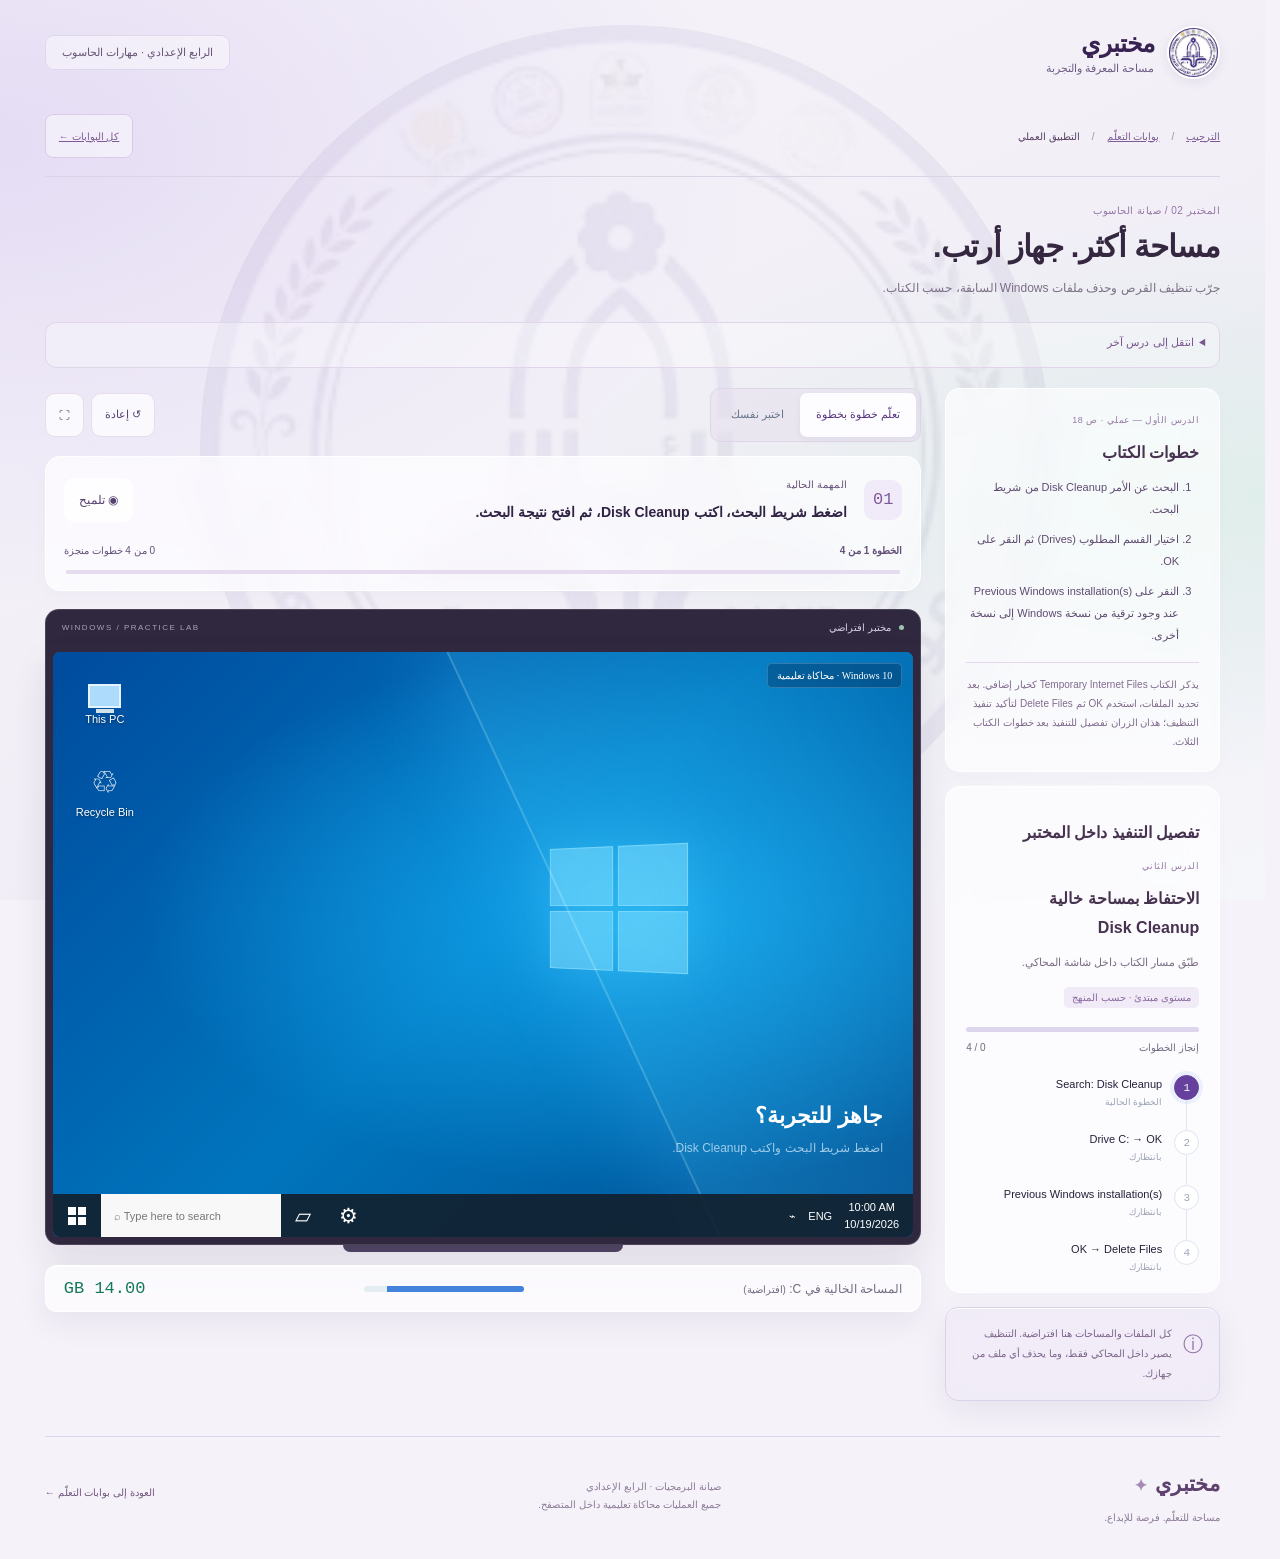
==== cleanup.html @ db078fec "First upload" ====
<!doctype html><html lang="ar" dir="rtl"><head><meta charset="utf-8"><meta name="viewport" content="width=device-width,initial-scale=1"><meta name="theme-color" content="#101a2d"><title>مختبري — تنظيف القرص Disk Cleanup</title><style>
:root{--ink:#14233b;--muted:#718097;--blue:#2563eb;--line:#e1e7f0;--green:#148066}*{box-sizing:border-box}body{margin:0;background:#f3f6fb;color:var(--ink);font-family:Tahoma,Arial,sans-serif}button,input{font:inherit}button{cursor:pointer}button:focus-visible,input:focus-visible,summary:focus-visible{outline:3px solid #f3ad30;outline-offset:3px}button:disabled{cursor:default;opacity:.5}.wrap{max-width:1380px;margin:auto;padding:0 30px}header{height:88px;display:flex;align-items:center;justify-content:space-between;border-bottom:1px solid var(--line)}.brand{display:flex;align-items:center;gap:12px}.brandmark{width:43px;height:43px;background:#1b3e78;display:grid;grid-template-columns:repeat(2,9px);grid-template-rows:repeat(2,9px);place-content:center;gap:3px;transform:rotate(-5deg);border-radius:13px;box-shadow:0 5px 12px #1b3e7820}.brandmark i{background:#c5dcff}.brand strong{font-size:20px}.brand small{display:block;color:var(--muted);font-size:10px;margin-top:5px;letter-spacing:1px}.course-label{font-size:11px;color:#52708e;background:#e8edf7;border:1px solid #d9e1ef;border-radius:20px;padding:9px 14px}.intro{padding:28px 0 23px;display:flex;align-items:center;justify-content:space-between;gap:18px}.kicker{font-size:11px;color:var(--blue);margin:0 0 9px}h1{font-size:clamp(23px,4vw,34px);letter-spacing:-1px;margin:0 0 10px}.intro p{font-size:12px;color:var(--muted);margin:0;line-height:1.8}.lesson-number{font:70px monospace;color:#dce4f2;font-weight:bold}.layout{display:grid;grid-template-columns:1fr 287px;direction:ltr;gap:24px;align-items:start}.lab{direction:rtl;min-width:0}.lab-toolbar{display:flex;justify-content:space-between;align-items:center;margin-bottom:14px;gap:8px}.segmented{display:flex;background:#e6ebf3;border-radius:10px;padding:4px}.segmented button{border:0;background:transparent;color:#66758a;padding:9px 16px;border-radius:7px;font-size:12px}.segmented .selected{color:#1c4f9e;background:white;box-shadow:0 2px 6px #132f4d10}.tools{display:flex;gap:7px}.tools button{border:1px solid var(--line);background:white;color:#536984;padding:10px 13px;border-radius:9px;font-size:12px}.computer{background:#182235;border-radius:17px;padding:9px;box-shadow:0 20px 40px #1c365524,0 3px 5px #1c365518}.screen{position:relative;height:535px;overflow:hidden;background:#087ac7;direction:ltr;font-family:'Segoe UI',Arial,sans-serif;border-radius:9px;color:#1a1a1a}.screen button{font-family:inherit;font-size:13px}.wallpaper{position:absolute;inset:0;background:radial-gradient(ellipse at 68% 45%,#12a4eb,transparent 60%),linear-gradient(135deg,#004b9d,#0075bd 50%,#004e91)}.wallpaper:after{content:'';position:absolute;width:65%;height:160%;left:65%;top:-30%;background:linear-gradient(90deg,#49cbff33,transparent);transform:rotate(-25deg);border-left:2px solid #a6edff55;box-shadow:-30px 0 80px #46baff33}.window-symbol{position:absolute;left:57%;top:33%;width:145px;height:125px;display:grid;grid-template-columns:1fr 1fr;gap:5px;transform:perspective(450px) rotateY(-18deg);filter:drop-shadow(0 0 25px #6ce0ff66)}.window-symbol i{background:#8be3ff88;border:1px solid #b2f0ff77}.desktop-icons{position:absolute;left:13px;top:17px;display:flex;flex-direction:column;gap:17px}.desktop-icon{border:1px solid transparent;background:transparent;color:white;width:78px;min-height:70px;border-radius:0;font-size:11px!important;display:flex;align-items:center;justify-content:center;flex-direction:column;gap:5px;text-shadow:0 1px 3px #0007}.desktop-icon:hover{background:#ffffff20;border-color:#ffffff40}.desk-glyph{font-size:31px;text-shadow:none}.thispc{width:33px;height:24px;border:2px solid #e5f3ff;background:#addbfb;position:relative}.thispc:after{content:'';position:absolute;bottom:-7px;width:18px;height:4px;background:#d3e3ec;left:6px}.desktop-note{position:absolute;right:30px;bottom:78px;color:#e0f4ffb0;text-align:right;font:12px/1.9 Tahoma,sans-serif;direction:rtl}.desktop-note strong{font-size:22px;display:block;color:#fff}.taskbar{position:absolute;bottom:0;left:0;right:0;height:43px;background:#12212eea;display:flex;align-items:stretch;z-index:8;color:white}.start-button{border:0;background:transparent;color:white;width:48px;display:grid;place-items:center}.start-button:hover,.task-app:hover{background:#ffffff22}.windows-icon{display:grid;grid-template-columns:repeat(2,8px);grid-template-rows:repeat(2,8px);gap:2px}.windows-icon i{background:currentColor}.task-search{background:#f8f8f8;color:#777;width:180px;border:0;padding:0 13px;text-align:left;font-size:11px!important}.task-app{background:transparent;border:0;color:white;width:45px;font-size:21px!important}.clock{margin-left:auto;display:flex;align-items:center;padding:0 14px;gap:12px;font:11px/1.5 'Segoe UI',sans-serif}.clock time{text-align:center}.start-menu{position:absolute;left:0;bottom:43px;width:342px;max-width:100%;height:370px;background:#20272ff5;color:white;z-index:7;box-shadow:5px -5px 25px #0004;display:grid;grid-template-columns:49px 1fr;padding:15px 0 0}.start-rail{border-right:1px solid #ffffff10;display:flex;flex-direction:column;align-items:center;justify-content:flex-end;padding-bottom:14px;gap:15px}.start-rail button{background:transparent;border:0;color:white;font-size:21px!important;min-width:43px;min-height:43px}.start-content{padding:7px 14px}.start-content .user{font-size:12px;color:#adb6c0;display:block;padding:4px 9px 14px}.start-item{width:100%;display:flex;align-items:center;gap:12px;color:white;background:transparent;border:0;min-height:49px;text-align:left;padding:8px 10px}.start-item:hover{background:#ffffff18}.start-item .ico{font-size:21px;width:24px}.start-tile{margin:14px 8px;padding:18px;background:#1b6cba;width:125px;font-size:12px;line-height:1.8}.settings-window{position:absolute;inset:14px 15px 57px;background:white;box-shadow:0 8px 35px #001a3d66;display:flex;flex-direction:column;z-index:5;min-height:0;direction:ltr}.titlebar{height:34px;display:flex;align-items:center;flex-shrink:0;background:white;font-size:11px}.titlebar .window-title{padding-left:14px}.window-controls{display:flex;margin-left:auto;height:100%}.window-controls button{width:35px;background:transparent;border:0;font-size:16px}.window-controls button:last-child:hover{background:#d92d20;color:white}.window-body{flex:1;overflow:auto;min-height:0}.settings-home{padding:18px 28px}.settings-home h2{font-size:23px;font-weight:400;text-align:center;margin:4px 0 20px}.settings-search{border:1px solid #888;display:flex;align-items:center;max-width:290px;margin:0 auto 24px;padding:8px 10px;font-size:12px;color:#666}.settings-search input{border:0;width:100%;outline:none;font-size:12px;background:white;color:#111}.setting-grid{display:grid;grid-template-columns:repeat(3,1fr);gap:13px}.setting-tile{border:1px solid transparent;background:white;display:flex;text-align:left;gap:10px;align-items:center;padding:15px 8px;min-height:75px}.setting-tile:hover{border-color:#ccc;background:#f7f7f7}.setting-tile .icon{font-size:24px;color:#0067b8;min-width:28px}.setting-tile strong{font-size:13px;font-weight:400;display:block}.setting-tile small{display:block;font-size:10px;color:#666;margin-top:5px;line-height:1.5}.settings-page{display:grid;grid-template-columns:190px 1fr;height:100%;min-height:330px}.settings-nav{background:#f0f0f0;padding:8px 0}.nav-home{padding:12px 15px;background:transparent;border:0;display:block;text-align:left;width:100%}.nav-search{border:1px solid #aaa;background:white;color:#888;font-size:11px;padding:8px;margin:8px 12px 19px}.settings-nav h3{font-size:13px;font-weight:600;padding:0 15px;margin:14px 0}.nav-item{position:relative;border:0;background:transparent;display:flex;align-items:center;gap:9px;width:100%;padding:14px 15px;text-align:left;font-size:12px!important;min-height:43px}.nav-item:hover{background:#dfdfdf}.nav-item.active{background:#e0e0e0}.nav-item.active:before{content:'';position:absolute;left:0;width:3px;background:#0078d4;height:20px}.update-content{padding:16px 25px;overflow:auto}.update-content h2{font-size:25px;font-weight:400;margin:0 0 22px}.update-empty{color:#666;font-size:12px;line-height:1.8;margin-top:22px}.update-heading{display:flex;gap:12px;align-items:center;font-size:17px;margin-bottom:6px}.update-symbol{font-size:29px;color:#0078d4}.update-content small{color:#555;font-size:11px;line-height:1.6}.win-btn{padding:10px 15px;border:2px solid transparent;background:#e2e2e2;color:#111;min-height:42px;margin-top:18px}.win-btn:hover{border-color:#999}.win-btn.blue{background:#0078d4;color:white}.win-link{display:block;border:0;background:transparent;color:#0067b8;text-align:left;padding:11px 0;font-size:12px!important;min-height:40px}.up-links{margin-top:17px}.dots{display:flex;gap:5px;margin:17px 0}.dots i{height:5px;width:5px;border-radius:50%;background:#0078d4;animation:blink 1s infinite}.dots i:nth-child(2){animation-delay:.15s}.dots i:nth-child(3){animation-delay:.3s}.downloadbar{height:4px;background:#e3e3e3;max-width:320px;margin:16px 0}.downloadbar div{height:100%;background:#0078d4;transition:width .3s}.update-desc{font-size:12px;line-height:1.8;margin:17px 0}.restart-screen{position:absolute;inset:0;background:#0064ac;z-index:15;color:white;display:flex;flex-direction:column;align-items:center;justify-content:center;text-align:center;font:17px/1.9 'Segoe UI',sans-serif}.spinner{width:35px;height:35px;border:3px dotted #fff;border-radius:50%;animation:spin 2s linear infinite;margin-bottom:20px}.sim-badge{position:absolute;right:11px;top:11px;z-index:3;color:#fff;background:#001f4755;border:1px solid #ffffff30;border-radius:5px;font:10px Tahoma;padding:6px 9px;pointer-events:none}.toast{position:absolute;bottom:58px;left:50%;transform:translateX(-50%);background:#172c48f2;color:white;padding:12px 17px;border-radius:8px;z-index:20;font:12px/1.8 Tahoma;direction:rtl;width:max-content;max-width:88%;text-align:center;box-shadow:0 6px 20px #0003}.hint-target{outline:3px solid #ffcf4e!important;outline-offset:-3px;box-shadow:0 0 0 5px #ffcf4e30;animation:hintpulse 1.2s ease infinite}.monitor-foot{height:10px;background:#182235;width:32%;margin:auto;border-radius:0 0 30px 30px}.task-card{background:white;border:1px solid var(--line);border-radius:14px;padding:20px 23px;margin-top:21px;display:flex;align-items:center;gap:17px}.step-number{width:45px;height:45px;border-radius:12px;background:#ebf1ff;color:#2563eb;display:grid;place-items:center;font:20px monospace;flex-shrink:0}.task-text{flex:1}.task-text small{color:var(--muted);font-size:10px}.task-text h2{margin:7px 0 0;font-size:15px;line-height:1.9}.hint-btn{border:1px solid #dbe5fa;border-radius:9px;background:#f1f6ff;color:#245ab2;padding:10px 14px;font-size:12px;flex-shrink:0}.hint-btn:hover{background:#e0ebff}.sidebar{direction:rtl;display:flex;flex-direction:column;gap:17px;padding-top:0}.lesson-card{background:white;border:1px solid var(--line);border-radius:15px;padding:22px}.card-label{font-size:10px;letter-spacing:1px;color:var(--muted)}.lesson-card h3{font-size:17px;line-height:1.8;margin:12px 0 8px}.lesson-card p{font-size:12px;color:var(--muted);line-height:1.9;margin:0}.level{display:inline-block;background:#eaf6ee;color:#31805a;border-radius:5px;padding:5px 8px;font-size:10px;margin-top:14px}.steps{margin-top:22px;display:flex;flex-direction:column;gap:0}.step{display:flex;gap:12px;position:relative;padding:0 0 23px;align-items:flex-start}.step:last-child{padding-bottom:0}.step:not(:last-child):before{content:'';position:absolute;right:12px;top:24px;height:calc(100% - 24px);width:1px;background:#e1e7f0}.step-dot{height:25px;width:25px;border:1px solid #dce3ef;border-radius:50%;display:grid;place-items:center;font:11px monospace;color:#9ca8ba;flex-shrink:0;background:white;z-index:1}.step.active .step-dot{color:white;background:var(--blue);border-color:var(--blue);box-shadow:0 0 0 4px #2563eb12}.step.done .step-dot{background:#e9f7ef;color:#188354;border-color:#d2eddf}.step-info{padding-top:3px}.step-info strong{font-size:12px;font-weight:400;display:block;direction:ltr;text-align:right}.step-info small{display:block;font-size:10px;color:#99a3b2;margin-top:7px}.progress-track{height:5px;background:#e9eef6;border-radius:5px;margin:19px 0 10px;overflow:hidden}.progress-track div{height:100%;background:linear-gradient(90deg,#2563eb,#30bca8);transition:width .3s}.progress-caption{font-size:10px;color:var(--muted);display:flex;justify-content:space-between}.note{border:1px solid #dce6f5;background:#eaf0fa;border-radius:13px;padding:18px;display:flex;gap:11px;font-size:11px;color:#566d8d;line-height:1.9}.note .icon{font-size:20px}.complete{margin-top:22px;border:1px solid #bce6d5;background:linear-gradient(130deg,#eafaf2,white);padding:25px;border-radius:15px}.complete h2{font-size:22px;margin:0 0 9px;color:#176d52}.complete p{font-size:12px;line-height:1.9;color:#567769}.quiz-opts{display:grid;gap:8px;margin:15px 0}.quiz-opts button{border:1px solid #d7e4dd;background:white;padding:12px;border-radius:8px;text-align:right;font-size:12px;color:var(--ink)}.quiz-opts .right{border-color:#199762;color:#16794f;background:#eefaf4}.quiz-opts .wrong{border-color:#d89c9c;background:#fff0f0;color:#a54848}.complete .primary{background:#1d7658;color:white;border:0;padding:11px 18px;border-radius:8px;font-size:12px}.completion-score{font:28px monospace;color:#148066}.feedback{font-size:12px;min-height:22px;margin-top:10px;color:#276f58}footer{display:flex;justify-content:space-between;font-size:10px;color:#8e9bb0;padding:27px 0 30px;gap:15px;line-height:1.8}.fullscreen .screen{height:calc(100dvh - 18px)}.computer:fullscreen{border-radius:0;width:100%;height:100dvh}.computer:fullscreen .screen{height:calc(100dvh - 18px)}.screen button:focus-visible{outline-offset:-3px}@keyframes spin{to{transform:rotate(360deg)}}@keyframes blink{50%{opacity:.2}}@keyframes hintpulse{50%{box-shadow:0 0 0 6px #ffcf4e66}}[hidden]{display:none!important}@media(max-width:1100px){.layout{grid-template-columns:1fr 245px;gap:17px}.setting-grid{grid-template-columns:repeat(2,1fr)}.settings-page{grid-template-columns:160px 1fr}.update-content{padding:17px}.wrap{padding:0 22px}}@media(max-width:850px){.layout{grid-template-columns:1fr}.sidebar{display:grid;grid-template-columns:1fr 1fr}.lesson-card{padding:20px}.sidebar .note{grid-column:1/-1}.steps{display:grid;grid-template-columns:1fr 1fr;gap:15px}.step{padding:0}.step:before{display:none}.screen{height:550px}}@media(max-width:520px){.wrap{padding:0 12px}header{height:75px}.brand strong{font-size:18px}.course-label{font-size:9px;padding:8px}.intro{padding:23px 0 20px}.lesson-number{font-size:49px}.intro p{font-size:11px;max-width:245px}.segmented button{padding:9px 12px}.tools button{padding:10px;font-size:11px}.computer{padding:5px;border-radius:12px}.screen{height:500px;border-radius:7px}.settings-window{inset:8px 6px 50px}.settings-home{padding:15px 12px}.setting-grid{gap:6px}.setting-tile{padding:10px 5px;gap:7px}.setting-tile strong{font-size:12px}.setting-tile small{font-size:9px}.setting-tile .icon{font-size:21px;min-width:23px}.settings-page{grid-template-columns:119px 1fr}.settings-nav h3{font-size:11px;padding:0 8px}.nav-search{font-size:9px;padding:8px 4px;margin:8px 7px 15px}.nav-item{padding:12px 8px;gap:5px;font-size:10px!important;min-height:46px}.nav-home{padding:10px;font-size:11px!important;min-height:44px}.update-content{padding:15px 11px}.update-content h2{font-size:20px;margin-bottom:18px}.update-heading{font-size:14px;gap:7px;line-height:1.5}.update-symbol{font-size:22px}.win-btn{font-size:11px!important;padding:10px 7px}.update-content small{font-size:10px}.task-search{width:112px;font-size:9px!important}.task-app{width:34px}.clock{padding:0 7px;font-size:9px;gap:6px}.desktop-note{right:16px;font-size:11px}.window-symbol{left:44%;width:120px;height:105px}.task-card{padding:15px 13px;gap:10px}.task-text h2{font-size:13px}.step-number{width:35px;height:40px;font-size:17px}.hint-btn{font-size:11px;padding:9px}.sidebar{grid-template-columns:1fr}.steps{grid-template-columns:1fr 1fr}.sidebar .note{grid-column:auto}.lesson-card h3{font-size:16px}.screen .titlebar{height:35px}.window-controls button{width:35px}.tools{gap:5px}.course-label{max-width:132px;text-align:center}footer{font-size:9px}.complete{padding:20px}.screen button{touch-action:manipulation}}
@media(prefers-reduced-motion:reduce){*,*:before,*:after{animation:none!important;transition:none!important}}
</style><style>.lesson-tabs{display:flex;gap:10px;margin:0 0 24px;padding:5px;border:1px solid #dce5f2;border-radius:12px;background:#e9eef7}.lesson-tabs a{flex:1;text-decoration:none;color:#65748b;font-size:13px;padding:14px 16px;border-radius:9px;line-height:1.7;text-align:center}.lesson-tabs a.active{background:white;color:#225bb1;box-shadow:0 3px 8px #23456d0c;font-weight:bold}.lesson-tabs a:focus-visible{outline:3px solid #f3ad30;outline-offset:2px}@media(max-width:520px){.lesson-tabs{gap:3px;margin-bottom:18px}.lesson-tabs a{font-size:11px;padding:11px 7px}}</style><style>
.search-panel{position:absolute;bottom:43px;left:0;width:365px;max-width:100%;height:365px;background:#f7f7f7;z-index:9;box-shadow:3px -4px 25px #0004;padding:20px;direction:ltr}.search-caption{font-size:20px;margin-bottom:18px}.search-input{display:flex;align-items:center;gap:10px;background:white;border:2px solid #0078d4;padding:11px}.search-input input{border:0;outline:0;width:100%;min-width:0;background:white;color:#111;font-size:14px}.search-best{font-size:11px;color:#666;margin:19px 0 10px}.search-result{display:flex;gap:12px;align-items:center;background:#ddebfa;border:1px solid #b8d3f4;width:100%;padding:15px;text-align:left;min-height:65px}.search-result span:first-child{font-size:29px;color:#0078d4}.search-result strong{font-size:14px;display:block;font-weight:500}.search-result small{display:block;color:#555;font-size:11px;margin-top:5px}.search-empty{font-size:12px;color:#777;line-height:1.8;margin-top:20px}.disk-dialog{max-height:calc(100% - 68px);overflow-y:auto;position:absolute;top:50%;left:50%;transform:translate(-50%,-54%);width:420px;max-width:calc(100% - 22px);background:#f0f0f0;box-shadow:0 8px 28px #00204b77;z-index:10;border:1px solid #3182b8;direction:ltr;font:12px 'Segoe UI',Arial,sans-serif}.disk-title{display:flex;align-items:center;justify-content:space-between;background:#087abe;color:white;min-height:34px;padding-left:10px;font-size:12px}.disk-title button{height:34px;width:36px;border:0;background:transparent;color:white;font-size:20px}.disk-title button:hover{background:#d02c29}.disk-content{padding:17px 16px}.disk-intro{display:flex;gap:12px;align-items:center;line-height:1.7;margin-bottom:17px}.drive-icon{width:39px;height:22px;background:linear-gradient(#fdfdfd,#b4bbbf);border:1px solid #87949d;border-radius:3px;position:relative;flex-shrink:0;box-shadow:0 3px 0 #758e9c}.drive-icon:after{content:'';position:absolute;bottom:4px;right:5px;background:#3bbd8c;width:5px;height:3px}.disk-content label.drive-label{display:block;margin:0 0 8px}.drive-select{width:100%;border:1px solid #939da6;background:white;color:#111;padding:10px;font:13px 'Segoe UI',Arial;min-height:43px}.disk-buttons{display:flex;justify-content:flex-end;gap:8px;margin-top:18px;padding-top:13px;border-top:1px solid #d2d2d2}.disk-buttons button{min-width:80px;min-height:37px;border:1px solid #adb4ba;background:#e8e8e8;color:#111;font-size:12px}.disk-buttons .disk-primary{border:1px solid #0078d4;box-shadow:inset 0 0 0 1px #fff}.disk-buttons button:hover{background:#e1edfa;border-color:#0078d4}.disk-tabs{display:flex;gap:0;padding:12px 12px 0;font-size:11px}.disk-tabs span{padding:7px 10px;border:1px solid #ccc}.disk-tabs span:first-child{background:white;border-bottom-color:white}.cleanup-body{margin:0 10px;padding:13px 12px 9px;border:1px solid #ccc;background:#fff}.file-list{background:white;border:1px solid #aaa;margin:8px 0 12px;max-height:193px;overflow:auto}.file-row{display:flex;align-items:center;gap:5px;padding:8px 7px;min-height:39px;cursor:pointer;font-size:11px}.file-row:hover{background:#f0f6fd}.file-row:has(input:checked){background:#e5f0fb}.file-row input{accent-color:#0078d4;width:16px;height:16px;margin:0 4px 0 0;flex-shrink:0}.file-row .file-name{flex:1;line-height:1.5}.file-row .size{font-size:10px;white-space:nowrap;color:#555}.total{display:flex;justify-content:space-between;font-size:11px;gap:10px;line-height:1.7}.desc-box{border:1px solid #ccc;padding:10px;margin:13px 0 8px;font-size:11px;line-height:1.7;color:#333}.cleanup-footer{padding:0 12px 11px}.warning{padding:12px;background:#fff9e6;border:1px solid #e2d7b3;font:11px/1.8 Tahoma;margin:10px 0;direction:rtl;color:#6d592b}.cleanup-progress{height:14px;background:white;border:1px solid #b8c0c5;margin:18px 0}.cleanup-progress div{height:100%;background:#4fbb55;transition:width .25s}.disk-sub{color:#666;font-size:11px;line-height:1.7}.space-meter{margin-top:13px;background:white;border:1px solid var(--line);border-radius:12px;padding:13px 18px;display:flex;align-items:center;justify-content:space-between;font-size:12px;gap:16px}.space-meter span{color:var(--muted)}.space-meter b{font:17px monospace;color:#167959}.mini-disk{height:6px;flex:1;background:#e4edf2;border-radius:5px;max-width:160px;overflow:hidden}.mini-disk div{height:100%;background:#4383db;transition:width 1s}.disk-completed{text-align:center;padding:12px}.disk-completed .check{font-size:38px;color:#19804c;margin-bottom:12px}.disk-completed h3{font-size:17px;margin:8px}.disk-completed p{font-size:12px;line-height:1.8}.disk-intro p{margin:0}@media(max-width:520px){.disk-content{padding:14px 12px}.cleanup-body{padding:11px 8px}.file-row{font-size:10px;padding:8px 5px;min-height:43px}.file-row input{width:18px;height:18px}.file-row .size{font-size:9px}.file-list{max-height:175px}.desc-box{font-size:10px;line-height:1.6;padding:7px;margin:8px 0}.disk-buttons{margin-top:11px;padding-top:10px}.disk-buttons button{min-height:43px}.disk-tabs{padding-top:8px}.disk-title{min-height:34px}.disk-dialog{max-width:calc(100% - 14px);transform:translate(-50%,-54%)}.space-meter{font-size:11px;padding:13px;gap:9px}.space-meter b{font-size:14px}.disk-intro{margin-bottom:12px;font-size:11px}}
</style><link rel="stylesheet" href="lesson-ux.css"><link rel="stylesheet" href="responsive.css"><link rel="stylesheet" href="glass.css"><link rel="stylesheet" href="academy.css"></head><body><div class="wrap"><header><div class="brand"><span class="brandmark"><i></i><i></i><i></i><i></i></span><div><strong>مختبري</strong><small>تعلّم. جرّب. أتقن.</small></div></div><span class="course-label">مهارات الحاسوب · مختبر تفاعلي</span></header><section class="intro"><div><div class="kicker">المختبر 02 / صيانة الحاسوب</div><h1>مساحة أكثر. جهاز أرتب.</h1><p>جرّب تنظيف القرص وحذف ملفات Windows السابقة، حسب الكتاب.</p></div><span class="lesson-number">02</span></section><nav class="lesson-tabs" id="lessonMenu" aria-label="دروس المختبر"></nav><div class="layout"><main class="lab"><div class="lab-toolbar"><div class="segmented"><button class="selected" id="learn">تعلّم خطوة بخطوة</button><button id="test">اختبر نفسك</button></div><div class="tools"><button id="reset" aria-label="إعادة المختبر">↺ إعادة</button><button id="fullscreen" aria-label="ملء الشاشة">⛶</button></div></div><div class="computer" id="computer"><div class="screen" id="screen"><div class="wallpaper"><div class="window-symbol"><i></i><i></i><i></i><i></i></div></div><span class="sim-badge">محاكاة تعليمية · Windows 10</span><div class="desktop-icons"><button class="desktop-icon" data-action="other"><span class="thispc"></span>This PC</button><button class="desktop-icon" data-action="other"><span class="desk-glyph">♲</span>Recycle Bin</button></div><div class="desktop-note"><strong>جاهز للتجربة؟</strong>اضغط شريط البحث واكتب Disk Cleanup.</div><div id="startMenu" class="start-menu" hidden><div class="start-rail"><span style="margin-bottom:auto;padding-top:5px">☰</span><button data-action="search" aria-label="Search">⚙</button><button data-action="other" aria-label="Power">⏻</button></div><div class="start-content"><span class="user">Student</span><button class="start-item" data-action="other"><span class="ico">▤</span>Documents</button><button class="start-item" data-action="other"><span class="ico">▧</span>Pictures</button><button class="start-item" id="searchStartTarget" data-action="search"><span class="ico">⚙</span>Search</button><div class="start-tile">☀<br>Have a good day</div></div></div><div id="searchPanel" class="search-panel" hidden><div class="search-caption">Search Windows</div><div class="search-input"><span>⌕</span><input id="searchInput" aria-label="البحث عن Disk Cleanup" autocomplete="off" placeholder="Type Disk Cleanup"></div><div id="searchResults"></div></div><section class="disk-dialog" id="diskDialog" role="dialog" aria-label="Disk Cleanup" hidden><div class="disk-title"><span id="diskTitle">Disk Cleanup</span><button data-action="closeDisk" aria-label="Close Disk Cleanup">×</button></div><div id="diskBody"></div></section><div class="taskbar"><button class="start-button" id="startTarget" data-action="start" aria-label="Start"><span class="windows-icon"><i></i><i></i><i></i><i></i></span></button><button class="task-search" id="searchTarget" data-action="search">⌕ Type here to search</button><button class="task-app" data-action="other" aria-label="File Explorer">▱</button><button class="task-app" data-action="restoreDisk" aria-label="Search">⚙</button><div class="clock"><span>⌁</span><span>ENG</span><time>10:00 AM<br>10/19/2026</time></div></div><div class="toast" id="toast" hidden role="status"></div><div class="restart-screen" id="restartScreen" hidden><div class="spinner"></div><div id="restartText">Working on updates<br><small>محاكاة إعادة التشغيل</small></div></div></div></div><div class="monitor-foot"></div><div class="space-meter"><span>المساحة الخالية في C: <small>(افتراضية)</small></span><div class="mini-disk"><div id="spaceBar" style="width:86%"></div></div><b id="freeSpace">14.00 GB</b></div><section class="task-card" aria-live="polite"><span class="step-number" id="stepNumber">01</span><div class="task-text"><small id="taskLabel">المهمة الحالية</small><h2 id="taskText"></h2></div><button class="hint-btn" id="hint">◉ تلميح</button></section><section class="complete" id="complete" hidden><h2>أحسنت، وفّرت مساحة! ✦</h2><p id="completionText"></p><div class="card-label">تثبيت المعلومة</div><h3 id="quizQuestion" style="font-size:14px;line-height:1.9"></h3><div class="quiz-opts" id="quizOptions"></div><div class="feedback" id="quizFeedback" aria-live="polite"></div><button class="primary" id="quizNext" hidden>السؤال التالي ←</button></section></main><aside class="sidebar"><section class="lesson-card"><span class="card-label">الدرس الثاني</span><h3>الاحتفاظ بمساحة خالية<br><span dir="ltr">Disk Cleanup</span></h3><p>طبّق مسار الكتاب داخل شاشة المحاكي.</p><span class="level">مستوى مبتدئ · حسب المنهج</span><div class="progress-track"><div id="progress"></div></div><div class="progress-caption"><span>إنجاز الخطوات</span><span id="progressLabel">0 / 4</span></div><div class="steps" id="steps"></div></section><section class="note"><span class="icon">ⓘ</span><div>كل الملفات والمساحات هنا افتراضية. التنظيف يصير داخل المحاكي فقط، وما يحذف أي ملف من جهازك.</div></section></aside></div><footer><span>مختبري / الحاسوب صار متاح للتجربة.</span><span>واجهة Windows 10 حسب الصورة المرسلة.</span></footer></div><script src="cleanup.js"></script><script src="lesson-menu.js"></script><script src="lesson-ux.js"></script><script src="academy.js"></script><script src="textbook-guide.js"></script></body></html>
---- lesson-ux.css ----
.lesson-guide{margin:0 0 18px;background:#fff;border:1px solid #d8e3f2;border-radius:14px;overflow:hidden;box-shadow:0 5px 18px #18376508}
.lesson-guide .task-card{margin:0;border:0;border-radius:0;padding:18px 20px;align-items:center}
.lesson-guide .task-text{min-width:0}
.lesson-guide .task-text small{font-size:12px;color:#456080}
.lesson-guide .task-text h2{font-size:16px;line-height:1.8;color:#14233b}
.lesson-guide .hint-btn{min-height:44px;flex-shrink:0}
.guide-status{display:flex;justify-content:space-between;gap:10px;padding:0 20px 10px;font-size:12px;line-height:1.8;color:#365479;flex-wrap:wrap}
.guide-status span:first-child{font-weight:bold}
.guide-progress{display:block;width:calc(100% - 40px);height:8px;margin:0 20px 18px;border:0;border-radius:20px;overflow:hidden;appearance:none;background:#e5edf8;accent-color:#2563eb}
.guide-progress::-webkit-progress-bar{background:#e5edf8;border-radius:20px}
.guide-progress::-webkit-progress-value{background:#2563eb;border-radius:20px}
.guide-progress::-moz-progress-bar{background:#2563eb;border-radius:20px}
.lesson-next{margin-top:22px;padding-top:18px;border-top:1px solid #cbded7}
.lesson-next p{font-size:13px;line-height:1.9;color:#36554b;margin:0 0 12px}
.next-lesson-link{display:inline-flex;align-items:center;justify-content:center;min-height:46px;padding:12px 18px;border-radius:10px;background:#1955cc;color:#fff;text-decoration:none;font-size:14px;font-weight:bold;line-height:1.7}
.next-lesson-link:hover{background:#123f9b}
.next-lesson-link:focus-visible{outline:3px solid #e6ad31;outline-offset:4px}
.lesson-next[hidden],.guide-progress[hidden]{display:none}
@media(max-width:520px){.lesson-guide .task-card{padding:14px 12px;flex-wrap:wrap;gap:10px}.lesson-guide .task-text{flex:1 1 65%}.lesson-guide .task-text h2{font-size:14px}.lesson-guide .hint-btn{margin-inline-start:auto}.guide-status{padding:0 12px 10px;font-size:11px}.guide-progress{width:calc(100% - 24px);margin:0 12px 14px}.next-lesson-link{width:100%}}
---- responsive.css ----
/* Shared responsive layout for all lessons; loaded after page-specific styles. */
html{scrollbar-gutter:stable}
body{overflow-wrap:break-word}
.wrap{width:100%;max-width:1600px;padding-inline:clamp(10px,2.3vw,36px)}
.layout{grid-template-columns:minmax(0,1fr) minmax(230px,290px);gap:clamp(16px,2vw,28px)}
.layout>*{min-width:0}
header{height:auto;min-height:88px;gap:16px;padding-block:16px;flex-wrap:wrap}
.brand,.intro>div{min-width:0}
.intro{gap:14px}
.intro p{max-width:none}
.lesson-number{flex-shrink:0}
nav.lesson-tabs{display:grid;grid-template-columns:repeat(auto-fit,minmax(min(100%,155px),1fr));gap:6px}
nav.lesson-tabs a{min-width:0;display:grid;place-items:center;min-height:44px;padding:10px 8px;font-size:12px}
.lab-toolbar,.segmented,.tools{flex-wrap:wrap}
.segmented{min-width:0}
.segmented button,.tools button{min-height:44px}
.tools{margin-inline-start:auto}
.computer{width:100%;min-width:0}
.screen{height:clamp(510px,65vh,720px)}
.start-menu,.search-panel{max-height:calc(100% - 48px);overflow-y:auto;overscroll-behavior:contain}
.start-content,.window-body,.app-content,.settings-nav,.system-side{min-width:0;min-height:0}
.window-body,.app-content{overscroll-behavior:contain}
.settings-page{grid-template-columns:minmax(135px,28%) minmax(0,1fr)}
.system-layout{grid-template-columns:minmax(110px,25%) minmax(0,1fr)}
.explorer-body{grid-template-columns:minmax(90px,23%) minmax(0,1fr)}
.setting-grid,.settings-tiles{grid-template-columns:repeat(2,minmax(0,1fr))}
.setting-tile,.settings-tiles button,.update-content,.storage-main,.drive-info{min-width:0;overflow-wrap:anywhere}
.setting-tile>span:last-child{min-width:0}
.dialog-actions,.disk-buttons,.word-top,.scenario-panel{flex-wrap:wrap}
.dialog-actions button,.disk-buttons button{max-width:100%}
.disk-table,.tm-table{table-layout:fixed;overflow-wrap:anywhere}
.disk-table th,.disk-table td,.tm-table th,.tm-table td{vertical-align:top}
.file-row .file-name{min-width:0;overflow-wrap:anywhere}
.file-row .size{flex-shrink:0}
.taskbar .start-button,.taskbar .task-app{flex-shrink:0}
.taskbar .task-search{flex:1 1 120px;min-width:0;max-width:180px;overflow:hidden;text-overflow:ellipsis;white-space:nowrap}
.clock{flex-shrink:0}
.space-meter{flex-wrap:wrap}
.space-meter .mini-disk{min-width:60px}
.reorder-item>span{min-width:0}
.reorder-item>div{flex-shrink:0}
footer{flex-wrap:wrap;gap:10px;line-height:1.8}
button,a,input,select,textarea{touch-action:manipulation}
input,select,textarea{max-width:100%}

@media(min-width:1400px){
 .setting-grid{grid-template-columns:repeat(3,minmax(0,1fr))}
 .screen{height:clamp(600px,70vh,820px)}
}
@media(max-width:1000px){
 .layout{grid-template-columns:minmax(0,1fr)}
 .sidebar{display:grid;grid-template-columns:repeat(2,minmax(0,1fr));align-items:start}
 .sidebar .note{grid-column:1/-1}
 .steps{display:grid;grid-template-columns:repeat(2,minmax(0,1fr));gap:14px}
 .step{padding:0;min-width:0}
 .step:before{display:none}
}
@media(max-width:600px){
 header{min-height:74px;gap:10px}
 .course-label{max-width:145px;font-size:10px;text-align:center}
 .intro{padding-block:20px;align-items:flex-start}
 .intro h1{font-size:clamp(22px,5.6vw,30px);line-height:1.5;letter-spacing:0}
 .intro p{font-size:12px}
 .lesson-number{font-size:38px}
 nav.lesson-tabs{grid-template-columns:repeat(2,minmax(0,1fr));padding:5px}
 nav.lesson-tabs a{font-size:11px}
 .lab-toolbar{gap:8px}
 .segmented{width:100%}
 .segmented button{flex:1 1 0;padding:10px 6px;font-size:12px}
 .computer{padding:5px;border-radius:12px}
 .screen{height:560px;height:clamp(440px,76svh,640px)}
 .settings-window,.window{inset:8px 6px 52px}
 .settings-page,.system-layout{display:flex;flex-direction:column;height:auto;min-height:100%}
 .settings-nav,.system-side{flex:none;padding:8px;display:flex;flex-wrap:wrap;gap:4px}
 .settings-nav h3,.settings-nav .nav-search{display:none}
 .settings-nav .nav-home{width:100%;padding:8px;min-height:44px}
 .settings-nav .nav-item,.system-side button{width:auto;flex:1 1 120px;padding:9px 8px;min-height:44px;font-size:11px!important}
 .system-side button{flex-basis:100px}
 .update-content,.storage-main{padding:18px 12px}
 .update-content h2,.storage-main h2{font-size:22px}
 .update-content small,.storage-main p{font-size:12px}
 .setting-grid,.settings-tiles{grid-template-columns:minmax(0,1fr);gap:6px}
 .settings-home,.settings-tiles{padding:12px}
 .setting-tile,.settings-tiles button{padding:12px;min-height:64px}
 .setting-tile strong,.settings-tiles strong{font-size:13px}
 .setting-tile small,.settings-tiles small{font-size:11px}
 .explorer-body{grid-template-columns:minmax(0,1fr);height:auto}
 .folder-nav{display:none}
 .drives{padding:14px 10px}
 .drive-info strong{font-size:12px}
 .drive-info small{font-size:11px}
 .drive-card{gap:8px}
 .disk-table,.tm-table{font-size:11px}
 .disk-table td,.disk-table th,.tm-table td,.tm-table th{padding:9px 4px}
 .dialog-body{padding:12px;font-size:12px}
 .disk-dialog{max-width:calc(100% - 12px);max-height:calc(100% - 64px)}
 .file-row{font-size:11px;min-height:44px}
 .cleanup-body{margin-inline:6px;padding-inline:7px}
 .disk-buttons{gap:6px}
 .disk-buttons button{flex:1 1 70px;min-width:0;min-height:44px}
 .sidebar{grid-template-columns:minmax(0,1fr)}
 .sidebar .note{grid-column:auto}
 .lesson-card,.complete{padding:18px}
 .lesson-guide .task-text h2{font-size:14px}
 .quiz-opts button,.reorder-item button,.complete .primary{min-height:44px}
 .reorder-item button{min-width:44px}
 .scenario-panel{align-items:stretch;flex-direction:column}
 .scenario-panel button{white-space:normal;flex-shrink:1}
 .word-paper{padding:14px;font-size:12px}
 .word-document{padding:12px}
 .taskbar .task-app{width:34px}
 .clock{padding-inline:6px;gap:5px;font-size:9px}
 .clock>span{display:none}
 .taskbar .start-button{width:44px}
 .screen input,.screen select,.review-input{font-size:16px!important}
}
@media(max-width:360px){
 .brand strong{font-size:17px}
 .course-label{max-width:118px;font-size:9px}
 .lesson-number{display:none}
 .steps{grid-template-columns:minmax(0,1fr)}
 .reorder-item{flex-wrap:wrap;gap:8px}
 .reorder-item>div{margin-inline-start:auto}
 .screen .task-search{font-size:9px!important;padding-inline:6px}
 .space-meter>span{flex-basis:100%}
}
@media(pointer:coarse){
 .screen .window-controls button,.window-titlebar button,.disk-title button{min-width:44px;min-height:44px}
 .screen .titlebar,.window-titlebar,.disk-title{height:auto;min-height:44px;flex-shrink:0}
 .screen .more,.screen .classic-btn,.screen .win-btn,.screen .context button,.screen .prop-tabs button,.screen .word-ribbon button,.screen .word-tools button{min-height:44px}
 .screen .more{min-width:44px}
 .storage-switch{min-height:44px}
}
/* Fullscreen height must win over every viewport breakpoint. */
.computer.fullscreen,.computer:fullscreen{height:100vh;height:100dvh;padding:5px}
.computer.fullscreen .screen,.computer:fullscreen .screen{height:calc(100vh - 10px);height:calc(100dvh - 10px)}
@media(max-height:500px) and (orientation:landscape){
 .screen{height:420px}
 .computer.fullscreen .desktop-note,.computer:fullscreen .desktop-note{display:none}
}
---- glass.css ----
/* School identity and glass surfaces, shared by every lesson. */
:root{--ink:#262044;--muted:#625c79;--blue:#56349a;--line:rgba(111,88,157,.2);--green:#18735e}
body{background:#eeeaf6;color:var(--ink);isolation:isolate}
body::before{content:"";position:fixed;inset:0;z-index:-2;pointer-events:none;background:radial-gradient(ellipse at 12% 12%,#d6c7f3 0,transparent 53%),radial-gradient(ellipse at 93% 65%,#c8e6ed 0,transparent 48%),linear-gradient(145deg,#f4effb,#e5e4f2 55%,#edf6f7)}
body::after{content:"";position:fixed;left:50%;top:50%;width:min(76vw,720px);aspect-ratio:1;transform:translate(-50%,-50%);border-radius:50%;background:url('assets/school-logo.png') center/contain no-repeat;opacity:.16;z-index:-1;pointer-events:none}
.wrap>header{border-bottom:1px solid rgba(110,86,152,.18)}
.brand .brandmark{width:55px;height:55px;flex-shrink:0;display:block;transform:none;border-radius:50%;background:#fff url('assets/school-logo.png') center/contain no-repeat;box-shadow:0 4px 15px #49316d24}
.brandmark i{display:none}
.brand strong{color:#3e266d}
.brand small{color:#6c5c85;letter-spacing:0}
.course-label{color:#51416f;background:rgba(255,255,255,.55);border-color:rgba(255,255,255,.85)}
.kicker{color:#654099}
.lesson-number{color:rgba(87,57,135,.22)}
nav.lesson-tabs,.lesson-guide,.lesson-card,.note,.complete,.space-meter,.scenario-panel{
 background:rgba(255,255,255,.64);border:1px solid rgba(255,255,255,.88);
 box-shadow:0 10px 32px rgba(56,33,98,.07),inset 0 1px 0 rgba(255,255,255,.95);
 -webkit-backdrop-filter:blur(15px) saturate(135%);backdrop-filter:blur(15px) saturate(135%);
}
nav.lesson-tabs{border-radius:18px;padding:8px}
nav.lesson-tabs a{color:#5c5073;border:1px solid transparent;transition:background .18s,border-color .18s}
nav.lesson-tabs a:hover{background:rgba(255,255,255,.5);border-color:rgba(255,255,255,.8)}
nav.lesson-tabs a.active{background:rgba(255,255,255,.9);color:#512b89;border-color:rgba(116,79,175,.2);box-shadow:0 4px 14px #4e326a12}
.lesson-guide,.lesson-card,.complete{border-radius:18px}
.lesson-guide .task-card{background:transparent}
.lesson-guide .task-text h2{color:#302344}
.lesson-guide .task-text small,.guide-status{color:#655178}
.step-number{background:rgba(225,211,247,.65);color:#634296}
.segmented{background:rgba(231,224,243,.75);border:1px solid #ffffffb3;border-radius:12px}
.segmented .selected{background:rgba(255,255,255,.88);color:#583585}
.tools button,.hint-btn{background:rgba(255,255,255,.72);border:1px solid #ffffffdc;color:#55426f;border-radius:10px}
.tools button:hover,.hint-btn:hover{background:#fff}
.computer{background:linear-gradient(145deg,rgba(109,87,145,.65),rgba(47,53,80,.84));border:1px solid #ffffffa8;box-shadow:0 22px 55px #39224d26,inset 0 1px 0 #ffffff99;border-radius:20px}
.monitor-foot{background:#6c5d83}
.lesson-card p,.note,.interaction-note{color:#625773}
.step.active .step-dot{background:#65409c;border-color:#65409c;color:white}
.progress-track{background:#ddd4ed}
.progress-track div{background:linear-gradient(90deg,#7651ac,#64aaa6)}
.guide-progress{background:#e5ddef;accent-color:#7651ac}
.guide-progress::-webkit-progress-bar{background:#e5ddef}
.guide-progress::-webkit-progress-value{background:linear-gradient(90deg,#7651ac,#64aaa6)}
.guide-progress::-moz-progress-bar{background:#7651ac}
.complete{background:rgba(241,253,248,.74)}
.next-lesson-link{background:#65409c;box-shadow:0 5px 14px #65409c22}
.next-lesson-link:hover{background:#4f2e80}
.quiz-opts button,.reorder-item{background:rgba(255,255,255,.76)}
footer{color:#655773}
@supports not ((backdrop-filter:blur(1px)) or (-webkit-backdrop-filter:blur(1px))){
 nav.lesson-tabs,.lesson-guide,.lesson-card,.note,.complete,.space-meter,.scenario-panel{background:rgba(250,248,255,.94)}
}
@media(max-width:600px){
 body::after{width:90vw;opacity:.13}
 nav.lesson-tabs,.lesson-guide,.lesson-card,.note,.complete,.space-meter,.scenario-panel{-webkit-backdrop-filter:blur(9px);backdrop-filter:blur(9px)}
 .brand .brandmark{width:46px;height:46px}
 .computer{border-radius:14px}
}
@media(prefers-reduced-transparency:reduce){
 nav.lesson-tabs,.lesson-guide,.lesson-card,.note,.complete,.space-meter,.scenario-panel{background:#f8f6fc;-webkit-backdrop-filter:none;backdrop-filter:none}
 body::after{opacity:.07}
}
@media print{body{background:white}body::before,body::after{display:none}}
---- academy.css ----
/* Academy presentation layer. Simulator internals retain their Windows UI. */
:root{--ink:#252139;--muted:#726b80;--blue:#654198;--line:#e4deed}
html{scroll-behavior:smooth;scroll-padding-top:24px}
body{font-family:'Segoe UI',Tahoma,Arial,sans-serif;background:#f5f2f9}
body::before{background:radial-gradient(ellipse at 0% 16%,#e4dcf4 0,transparent 43%),radial-gradient(ellipse at 100% 55%,#e0eeeb 0,transparent 40%),linear-gradient(155deg,#f7f4fa,#f0edf6 65%,#f5f6fa)}
body::after{width:min(78vw,850px);opacity:.055}
.wrap{max-width:1440px;padding-inline:clamp(16px,3.5vw,60px)}
.wrap>header{min-height:104px;padding-block:20px;border:0;gap:18px}
.brand{gap:13px}
.brand .brandmark{width:53px;height:53px;box-shadow:0 3px 12px #3c255315;border:2px solid white}
.brand strong{font-size:25px;letter-spacing:-1px;color:#382252}
.brand small{font-size:11px;margin-top:4px}
.course-label{padding:10px 16px;font-size:11px;border:1px solid #e0d7ec;background:#ffffff70;border-radius:9px;color:#675676}
.academy-hero{position:relative;isolation:isolate;overflow:hidden;display:grid;grid-template-columns:minmax(0,1.45fr) minmax(240px,.8fr);gap:32px;align-items:center;padding:clamp(28px,4vw,56px);border:1px solid #ffffff66;border-radius:28px;background:radial-gradient(ellipse at 5% 5%,#65418588,transparent 65%),linear-gradient(115deg,#32234e,#21172f 80%);color:white;box-shadow:0 22px 50px #3020441c}
.academy-hero::before{content:'';position:absolute;inset:0;z-index:-1;opacity:.12;background-image:linear-gradient(#ffffff50 1px,transparent 1px),linear-gradient(90deg,#ffffff50 1px,transparent 1px);background-size:48px 48px;mask-image:linear-gradient(90deg,#000,transparent 80%)}
.academy-hero::after{content:'';position:absolute;left:-130px;bottom:-290px;width:550px;height:550px;border:1px solid #bba0d94d;border-radius:50%;box-shadow:0 0 0 55px #bba0d908,0 0 0 110px #bba0d906;z-index:-1;pointer-events:none}
.hero-eyebrow{display:inline-flex;align-items:center;gap:9px;color:#e5d8f3;font-size:12px;letter-spacing:.2px}
.hero-eyebrow i,.workspace-badge i,.simulator-caption i{width:6px;height:6px;border-radius:50%;background:#bca0da;box-shadow:0 0 0 4px #c0a3e016}
.hero-copy h2{font-size:clamp(28px,3.3vw,46px);line-height:1.55;letter-spacing:-1.2px;margin:18px 0 12px;font-weight:700}
.hero-copy h2 em{font-style:normal;color:#d9bde9}
.hero-copy>p{max-width:510px;color:#d5ccdf;font-size:14px;line-height:2;margin:0}
.hero-actions{display:flex;gap:12px;flex-wrap:wrap;margin-top:28px}
.hero-actions a{display:inline-flex;align-items:center;justify-content:center;gap:22px;min-height:48px;padding:12px 22px;font-size:13px;font-weight:600;border-radius:10px;text-decoration:none;transition:background .2s,transform .2s}
.hero-primary{background:#f0e6fa;color:#352149;border:1px solid #fff8;box-shadow:0 4px 16px #100c171c}
.hero-primary:hover{background:white;transform:translateY(-2px)}
.hero-secondary{background:#ffffff06;border:1px solid #ffffff35;color:#f4eafb}
.hero-secondary:hover{background:#ffffff15}
.hero-tags{display:flex;gap:18px;flex-wrap:wrap;margin-top:24px;color:#c5b8d2;font-size:10px}
.hero-tags span::before{content:'✓';color:#c3d6bd;margin-inline-end:6px}
.hero-identity{text-align:center;min-width:0}
.identity-orbit{width:230px;height:230px;max-width:100%;position:relative;margin:0 auto 25px;border:1px solid #d8b4f93b;border-radius:50%;display:grid;place-items:center;background:radial-gradient(circle,#eee0ff14,transparent 72%)}
.identity-orbit::before{content:'';position:absolute;inset:12px;border:1px dashed #d5bce833;border-radius:50%}
.identity-orbit img{width:172px;height:172px;max-width:80%;object-fit:contain;border-radius:50%;box-shadow:0 12px 42px #10051a66;border:4px solid #ffffff;position:relative}
.orbit-spark{position:absolute;background:#3b2855;color:#dfc8f1;padding:4px;font-size:22px;line-height:1}
.spark-one{top:21px;right:20px}.spark-two{bottom:22px;left:16px;font-size:28px}
.identity-label{font-size:14px;font-weight:600;color:#f2e8fa}
.hero-identity p{font-size:11px;color:#bbaccb;margin:10px 0 0}
.academy-overview{display:grid;grid-template-columns:1.5fr .6fr .6fr 1.1fr;align-items:center;gap:22px;padding:24px 28px;margin:18px 0 38px;border:1px solid #fff;border-radius:18px;background:#ffffff96;box-shadow:0 8px 28px #3c255306;backdrop-filter:blur(12px)}
.overview-intro{display:flex;align-items:center;gap:12px;min-width:0}
.overview-symbol{width:42px;height:42px;display:grid;place-items:center;background:#eee7f4;border:1px solid #e4d9ee;border-radius:12px;color:#7c5b96;font-size:24px;flex-shrink:0}
.overview-intro strong{font-size:13px;color:#42364e}
.overview-intro p{font-size:10px;color:#7b7185;line-height:1.8;margin:6px 0 0}
.overview-stat{border-inline-start:1px solid #e7e0ed;padding-inline-start:22px;display:flex;flex-direction:column;gap:6px}
.overview-stat strong{font-size:27px;line-height:1;font-weight:600;color:#5c4378;font-variant-numeric:tabular-nums}
.overview-stat span{font-size:10px;color:#776a82}
.overview-progress{min-width:0}.overview-progress>div{display:flex;justify-content:space-between;gap:8px;font-size:11px;color:#655573}
.overview-progress strong{font-weight:600}.overview-progress small{display:block;color:#81758c;font-size:9px;margin-top:6px}
.overview-progress progress{display:block;width:100%;height:5px;appearance:none;border:0;border-radius:10px;overflow:hidden;margin-top:12px;background:#e8e0f0;accent-color:#8663a8}
.overview-progress progress::-webkit-progress-bar{background:#e8e0f0}.overview-progress progress::-webkit-progress-value{background:#8663a8}.overview-progress progress::-moz-progress-bar{background:#8663a8}
.path-heading{display:flex;justify-content:space-between;align-items:end;gap:16px;margin-bottom:18px}
.section-eyebrow{font-size:10px;color:#8a699f;letter-spacing:1px}
.path-heading h2{font-size:23px;letter-spacing:-.5px;margin:7px 0 0;color:#32253f}
.path-caption{font-size:11px;color:#887a93}.path-caption b{margin-inline-start:12px;font-size:21px;font-weight:400;color:#7e6196}
nav.lesson-tabs{display:grid;grid-template-columns:repeat(3,minmax(0,1fr));gap:9px;background:none;border:0;padding:0;box-shadow:none;backdrop-filter:none;margin-bottom:36px}
nav.lesson-tabs a{display:flex;align-items:center;justify-content:flex-start;gap:12px;text-align:right;min-height:76px;padding:14px 16px;background:#ffffff80;border:1px solid #ffffffdc;border-radius:13px;font-family:inherit;box-shadow:0 3px 10px #3b254204;transition:border-color .2s,background .2s,transform .2s}
nav.lesson-tabs a:hover{transform:translateY(-2px);background:#fff;border-color:#c7b5da}
nav.lesson-tabs a.active{background:#eee5f7;border-color:#c4acd8;box-shadow:inset -3px 0 0 #775192,0 4px 14px #49305108}
.lesson-index{display:grid;place-items:center;flex-shrink:0;width:35px;height:35px;border-radius:10px;background:#f2edf7;border:1px solid #e7deee;color:#9a86ac;font-size:13px;font-weight:600;direction:ltr;font-variant-numeric:tabular-nums}
.active .lesson-index{background:#775192;color:white;border-color:#775192}.is-complete:not(.active) .lesson-index{color:#4b806d;background:#e6f2eb;border-color:#cfe4d8}
.lesson-link-copy{min-width:0;flex:1}.lesson-link-copy strong{display:block;font-size:12px;font-weight:600;color:#4b3c58;line-height:1.7}.lesson-link-copy small{display:block;font-size:10px;color:#8e8198;margin-top:3px;font-weight:400}
.active .lesson-link-copy small{color:#76528f}.lesson-arrow{color:#ac9ab9;font-size:16px}
.intro{position:relative;border-top:1px solid #dcd3e5;padding:28px 0 22px;margin:0;gap:16px;align-items:center;scroll-margin-top:20px}
.intro .kicker{font-size:10px;letter-spacing:.5px;color:#9475a5;margin-bottom:8px}
.intro h1{font-size:clamp(22px,2.4vw,31px);line-height:1.5;letter-spacing:-.7px;margin-bottom:7px;color:#34273f}
.intro p{font-size:12px;color:#7b6f85;line-height:1.9}
.intro .lesson-number{display:none}
.workspace-badge{display:inline-flex;align-items:center;gap:8px;flex-shrink:0;padding:8px 11px;border-radius:7px;border:1px solid #dfd4e9;font-size:10px;color:#7b628c;background:#ffffff55}
.workspace-badge i{background:#729b85;box-shadow:none}
.layout{grid-template-columns:minmax(0,1fr) 275px;gap:24px}
.lab-toolbar{margin-bottom:14px}.segmented{padding:4px;background:#e7e0ee88;border:1px solid #dfd5e8;border-radius:10px}.segmented button{font-size:11px}.segmented .selected{box-shadow:0 2px 7px #4c355410}
.tools button{font-size:11px;border-color:#e5dcec}
.lesson-guide{border-radius:15px;box-shadow:0 6px 18px #492c5805;border-color:#ffffff;background:#ffffffab}
.lesson-guide .task-card{padding:17px 18px}.lesson-guide .task-text h2{font-size:14px;line-height:1.9}.lesson-guide .task-text small{font-size:10px;letter-spacing:.3px}
.guide-status{font-size:10px;padding-inline:18px}.guide-progress{height:4px;margin-bottom:16px}
.step-number{width:38px;height:40px;border-radius:10px;font-size:17px;background:#f1eaf8;color:#7d5a99}
.simulator-caption{display:flex;justify-content:space-between;align-items:center;gap:10px;padding:12px 16px;background:#30283e;color:#d9cfe3;border:1px solid #ffffff22;border-bottom:0;border-radius:14px 14px 0 0;font-size:10px}
.simulator-caption>span:first-child{display:flex;align-items:center;gap:8px}.simulator-caption>span:last-child{font:8px 'Segoe UI',sans-serif;letter-spacing:1.5px;color:#ac9fbb}
.simulator-caption i{background:#9ac5ab;box-shadow:none;width:5px;height:5px}
.computer{border-radius:0 0 14px 14px;background:#30283e;border:1px solid #ffffff22;border-top:0;padding:7px;box-shadow:0 20px 35px #30243b18}
.computer .screen{border-radius:7px}.monitor-foot{background:#4c415e;height:7px}.interaction-note{font-size:10px;line-height:1.8;color:#918398}
.sidebar{gap:14px}.lesson-card{border-radius:15px;padding:20px;background:#ffffffa8;box-shadow:0 6px 18px #492c5804}.lesson-card .card-label{font-size:9px;letter-spacing:.5px;color:#9579a5}.lesson-card h3{font-size:16px;line-height:1.8;color:#473350}.lesson-card p{font-size:11px;line-height:2;color:#7c6e85}.level{background:#f1eaf7;color:#8b6ba0}
.note{border-radius:13px;font-size:10px;line-height:2;background:#ece5f480;border:1px solid #ddd0e9;color:#7c658b;padding:16px}.note .icon{color:#9172a6}
.step-info strong{font-size:11px}.step-info small{font-size:9px}.progress-caption{font-size:10px}
.complete{border-radius:17px}.complete h2{font-size:21px}.next-lesson-link{border-radius:9px}
footer{margin-top:35px;border-top:1px solid #ddd4e7;padding:28px 0 32px;align-items:center;gap:20px;color:#8d7d98;font-size:10px}
.footer-brand{display:flex;flex-direction:column;gap:6px}.footer-brand>strong{font-size:21px;color:#5d426f}.footer-brand strong span{color:#a48ab6;margin-inline-start:8px;font-size:16px}.footer-brand>span{font-size:10px;color:#8c7b96}footer>a{color:#71577f;text-decoration:none;padding:10px 0;min-height:44px}
.skip-link{position:fixed;top:10px;right:10px;transform:translateY(-160%);z-index:100;background:#fff;color:#432355;padding:14px;border-radius:8px}.skip-link:focus{transform:none}
a:focus-visible,button:focus-visible{outline:3px solid #b58a42;outline-offset:4px}
#learningWorkspace:focus,#coursePath:focus{outline:none}
@media(max-width:1100px){.academy-overview{grid-template-columns:1.2fr .5fr .5fr;gap:18px}.overview-progress{grid-column:1/-1;border-top:1px solid #e6ddec;padding-top:16px}.overview-progress small{margin-top:8px}.layout{grid-template-columns:minmax(0,1fr) 245px;gap:18px}.identity-orbit{width:200px;height:200px}.identity-orbit img{width:150px;height:150px}.hero-copy h2{font-size:32px}}
@media(max-width:1000px){.layout{grid-template-columns:minmax(0,1fr)}.sidebar{grid-template-columns:repeat(2,minmax(0,1fr))}.academy-hero{padding:32px;gap:20px;grid-template-columns:minmax(0,1.4fr) minmax(180px,.8fr)}.identity-label{font-size:12px}.hero-copy h2{font-size:29px}.hero-copy>p{font-size:12px}}
@media(max-width:700px){.academy-hero{grid-template-columns:minmax(0,1fr);padding:26px;border-radius:22px;gap:26px}.hero-identity{display:flex;align-items:center;flex-wrap:wrap;justify-content:center;gap:8px 14px;border-top:1px solid #ffffff1f;padding-top:20px}.identity-orbit{width:58px;height:58px;margin:0;flex-shrink:0;border:0}.identity-orbit img{width:54px;height:54px;max-width:100%;border-width:2px}.identity-orbit::before,.orbit-spark{display:none}.hero-identity p{margin:0;font-size:10px}.identity-label{font-size:12px}.hero-copy h2{font-size:clamp(25px,5.7vw,34px);margin-top:14px}.hero-copy>p{max-width:100%;font-size:12px}.hero-tags{font-size:9px;gap:14px}.hero-actions{margin-top:22px}.academy-overview{padding:20px;gap:20px;grid-template-columns:repeat(2,minmax(0,1fr));margin-bottom:28px}.overview-intro{grid-column:1/-1}.overview-stat{border-inline-start:0;border-top:1px solid #e7e0ed;padding:16px 0 0}.overview-stat strong{font-size:25px}.overview-progress{grid-column:1/-1}.path-heading h2{font-size:21px}.path-caption{display:none}nav.lesson-tabs{grid-template-columns:repeat(2,minmax(0,1fr));gap:8px;margin-bottom:26px}nav.lesson-tabs a{padding:12px 10px;gap:8px;min-height:74px}.lesson-link-copy strong{font-size:11px}.lesson-link-copy small{font-size:9px}.lesson-index{width:29px;height:32px;font-size:11px;border-radius:8px}.lesson-arrow{display:none}.workspace-badge{display:none}.intro{padding-block:22px 18px}.intro h1{font-size:24px}.intro p{font-size:11px}.wrap>header{min-height:87px;padding-block:16px}.brand strong{font-size:22px}.brand small{font-size:9px}.course-label{font-size:9px;padding:8px;max-width:135px}.simulator-caption{padding:11px}.simulator-caption>span:last-child{font-size:7px;letter-spacing:.8px}footer{align-items:flex-start}footer>span{flex-basis:100%;order:2}}
@media(max-width:600px){.sidebar{grid-template-columns:minmax(0,1fr)}.brand .brandmark{width:43px;height:43px}.wrap{padding-inline:12px}.academy-hero{padding:24px 20px}.hero-actions a{padding:12px 14px;gap:14px;font-size:12px;flex:1 1 130px}.hero-tags{gap:12px}.academy-overview{border-radius:15px}.segmented button{font-size:11px}.lesson-guide .task-card{padding:14px 12px}.lesson-guide .task-text h2{font-size:13px}.simulator-caption{font-size:9px}.computer{padding:5px}.lesson-guide .hint-btn{font-size:11px}.intro h1{font-size:23px}.guide-status{padding-inline:12px}.lesson-card{padding:18px}}
@media(max-width:360px){.hero-copy h2{font-size:25px}.course-label{max-width:112px;font-size:8px}.hero-identity p{flex-basis:100%}.brand{gap:8px}nav.lesson-tabs a{gap:6px;padding:10px 8px}.lesson-link-copy strong{font-size:10px}.lesson-index{width:25px}.hero-tags{gap:8px;font-size:8px}.path-heading h2{font-size:20px}}
@media(prefers-reduced-motion:reduce){html{scroll-behavior:auto}nav.lesson-tabs a,.hero-actions a{transition:none;transform:none}}
@media(prefers-reduced-transparency:reduce){.academy-overview,.lesson-guide,.lesson-card,nav.lesson-tabs a{background:#faf8fc;backdrop-filter:none}}
@media print{.academy-hero{background:#fff;color:#241532;box-shadow:none}.hero-copy h2 em,.hero-copy>p,.hero-eyebrow,.identity-label,.hero-identity p{color:#432855}.hero-actions,.hero-tags,.simulator-caption,.skip-link{display:none}}
/* Focused lesson pages: welcome and catalogue now have their own pages. */
.lab-breadcrumb{display:flex;align-items:center;gap:12px;flex-wrap:wrap;padding:10px 0 18px;color:#a18cae;font-size:10px}
.lab-breadcrumb a{color:#7e5b94;min-height:44px;display:inline-flex;align-items:center}.lab-breadcrumb a:hover{color:#432356}
.lab-breadcrumb [aria-current]{color:#574063}.lab-breadcrumb .return-portals{margin-inline-start:auto;border:1px solid #dacbe5;border-radius:8px;padding:9px 13px;background:#ffffff75}
.lesson-switcher{margin:0 0 20px;border:1px solid #e1d5e9;border-radius:11px;background:#ffffff50;padding:0 14px}.lesson-switcher>summary{cursor:pointer;padding:13px 0;font-size:11px;color:#78578e;min-height:44px}.lesson-switcher>summary:focus-visible{outline:3px solid #b58a42;outline-offset:2px}.lesson-switcher nav.lesson-tabs{margin:0 0 14px}.lesson-switcher[open]>summary{margin-bottom:4px}
@media(max-width:600px){.lab-breadcrumb{gap:8px;font-size:9px}.lab-breadcrumb .return-portals{padding:8px}.lesson-switcher nav.lesson-tabs{grid-template-columns:minmax(0,1fr)}}
.textbook-card ol{padding-inline-start:20px;margin:0;color:#5f4b70;font-size:11px;line-height:2}
.textbook-card li+li{margin-top:8px}.textbook-card .textbook-detail{border-top:1px solid #e3d8eb;margin-top:16px;padding-top:12px;font-size:10px;line-height:1.9;color:#806b8e}
@media(max-width:1000px){.sidebar .textbook-card{grid-column:1/-1}.textbook-card ol{columns:2;column-gap:30px}.textbook-card li{break-inside:avoid}}
@media(max-width:600px){.textbook-card ol{columns:1;font-size:12px}}
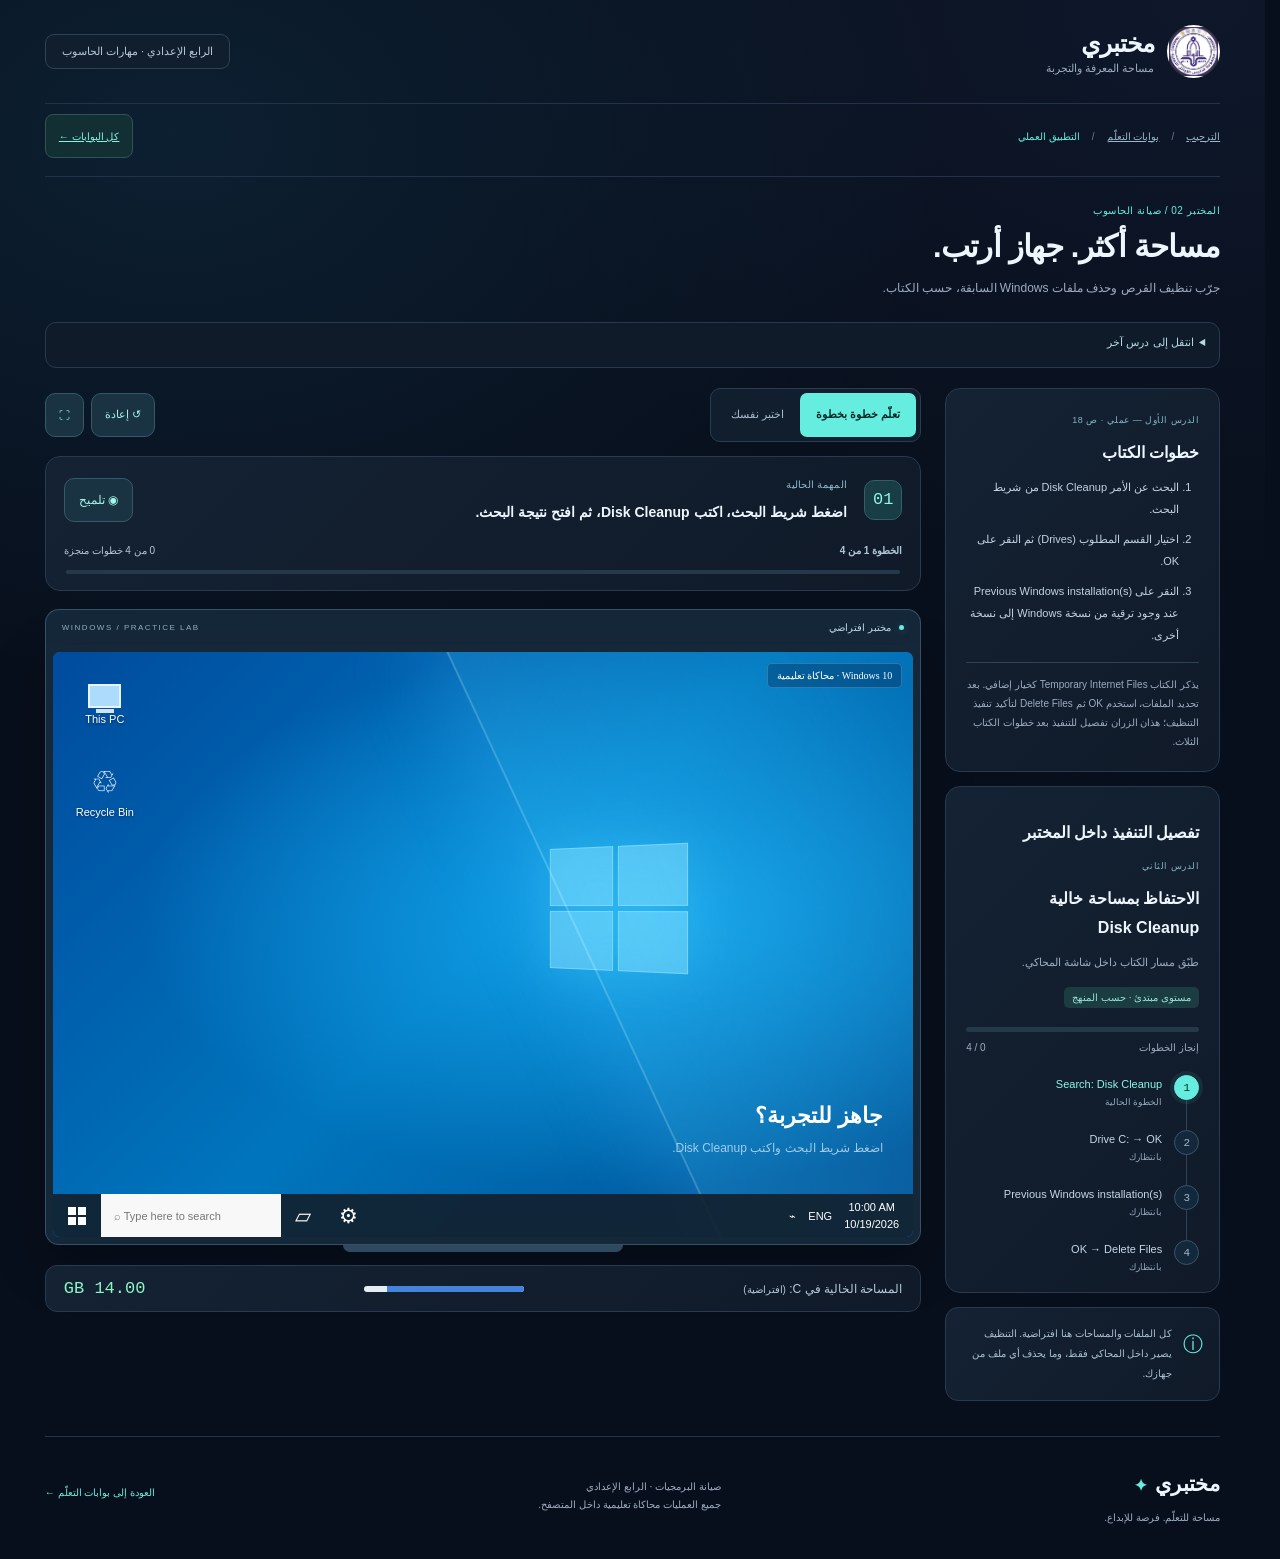
==== commit 8b247109: "Update website" ====
--- a/cleanup.html
+++ b/cleanup.html
@@ -1,6 +1,6 @@
-<!doctype html><html lang="ar" dir="rtl"><head><meta charset="utf-8"><meta name="viewport" content="width=device-width,initial-scale=1"><meta name="theme-color" content="#101a2d"><title>مختبري — تنظيف القرص Disk Cleanup</title><style>
+<!doctype html><html lang="ar" dir="rtl"><head><meta charset="utf-8"><meta name="viewport" content="width=device-width,initial-scale=1"><meta name="theme-color" content="#080f1c"><title>مختبري — تنظيف القرص Disk Cleanup</title><style>
 :root{--ink:#14233b;--muted:#718097;--blue:#2563eb;--line:#e1e7f0;--green:#148066}*{box-sizing:border-box}body{margin:0;background:#f3f6fb;color:var(--ink);font-family:Tahoma,Arial,sans-serif}button,input{font:inherit}button{cursor:pointer}button:focus-visible,input:focus-visible,summary:focus-visible{outline:3px solid #f3ad30;outline-offset:3px}button:disabled{cursor:default;opacity:.5}.wrap{max-width:1380px;margin:auto;padding:0 30px}header{height:88px;display:flex;align-items:center;justify-content:space-between;border-bottom:1px solid var(--line)}.brand{display:flex;align-items:center;gap:12px}.brandmark{width:43px;height:43px;background:#1b3e78;display:grid;grid-template-columns:repeat(2,9px);grid-template-rows:repeat(2,9px);place-content:center;gap:3px;transform:rotate(-5deg);border-radius:13px;box-shadow:0 5px 12px #1b3e7820}.brandmark i{background:#c5dcff}.brand strong{font-size:20px}.brand small{display:block;color:var(--muted);font-size:10px;margin-top:5px;letter-spacing:1px}.course-label{font-size:11px;color:#52708e;background:#e8edf7;border:1px solid #d9e1ef;border-radius:20px;padding:9px 14px}.intro{padding:28px 0 23px;display:flex;align-items:center;justify-content:space-between;gap:18px}.kicker{font-size:11px;color:var(--blue);margin:0 0 9px}h1{font-size:clamp(23px,4vw,34px);letter-spacing:-1px;margin:0 0 10px}.intro p{font-size:12px;color:var(--muted);margin:0;line-height:1.8}.lesson-number{font:70px monospace;color:#dce4f2;font-weight:bold}.layout{display:grid;grid-template-columns:1fr 287px;direction:ltr;gap:24px;align-items:start}.lab{direction:rtl;min-width:0}.lab-toolbar{display:flex;justify-content:space-between;align-items:center;margin-bottom:14px;gap:8px}.segmented{display:flex;background:#e6ebf3;border-radius:10px;padding:4px}.segmented button{border:0;background:transparent;color:#66758a;padding:9px 16px;border-radius:7px;font-size:12px}.segmented .selected{color:#1c4f9e;background:white;box-shadow:0 2px 6px #132f4d10}.tools{display:flex;gap:7px}.tools button{border:1px solid var(--line);background:white;color:#536984;padding:10px 13px;border-radius:9px;font-size:12px}.computer{background:#182235;border-radius:17px;padding:9px;box-shadow:0 20px 40px #1c365524,0 3px 5px #1c365518}.screen{position:relative;height:535px;overflow:hidden;background:#087ac7;direction:ltr;font-family:'Segoe UI',Arial,sans-serif;border-radius:9px;color:#1a1a1a}.screen button{font-family:inherit;font-size:13px}.wallpaper{position:absolute;inset:0;background:radial-gradient(ellipse at 68% 45%,#12a4eb,transparent 60%),linear-gradient(135deg,#004b9d,#0075bd 50%,#004e91)}.wallpaper:after{content:'';position:absolute;width:65%;height:160%;left:65%;top:-30%;background:linear-gradient(90deg,#49cbff33,transparent);transform:rotate(-25deg);border-left:2px solid #a6edff55;box-shadow:-30px 0 80px #46baff33}.window-symbol{position:absolute;left:57%;top:33%;width:145px;height:125px;display:grid;grid-template-columns:1fr 1fr;gap:5px;transform:perspective(450px) rotateY(-18deg);filter:drop-shadow(0 0 25px #6ce0ff66)}.window-symbol i{background:#8be3ff88;border:1px solid #b2f0ff77}.desktop-icons{position:absolute;left:13px;top:17px;display:flex;flex-direction:column;gap:17px}.desktop-icon{border:1px solid transparent;background:transparent;color:white;width:78px;min-height:70px;border-radius:0;font-size:11px!important;display:flex;align-items:center;justify-content:center;flex-direction:column;gap:5px;text-shadow:0 1px 3px #0007}.desktop-icon:hover{background:#ffffff20;border-color:#ffffff40}.desk-glyph{font-size:31px;text-shadow:none}.thispc{width:33px;height:24px;border:2px solid #e5f3ff;background:#addbfb;position:relative}.thispc:after{content:'';position:absolute;bottom:-7px;width:18px;height:4px;background:#d3e3ec;left:6px}.desktop-note{position:absolute;right:30px;bottom:78px;color:#e0f4ffb0;text-align:right;font:12px/1.9 Tahoma,sans-serif;direction:rtl}.desktop-note strong{font-size:22px;display:block;color:#fff}.taskbar{position:absolute;bottom:0;left:0;right:0;height:43px;background:#12212eea;display:flex;align-items:stretch;z-index:8;color:white}.start-button{border:0;background:transparent;color:white;width:48px;display:grid;place-items:center}.start-button:hover,.task-app:hover{background:#ffffff22}.windows-icon{display:grid;grid-template-columns:repeat(2,8px);grid-template-rows:repeat(2,8px);gap:2px}.windows-icon i{background:currentColor}.task-search{background:#f8f8f8;color:#777;width:180px;border:0;padding:0 13px;text-align:left;font-size:11px!important}.task-app{background:transparent;border:0;color:white;width:45px;font-size:21px!important}.clock{margin-left:auto;display:flex;align-items:center;padding:0 14px;gap:12px;font:11px/1.5 'Segoe UI',sans-serif}.clock time{text-align:center}.start-menu{position:absolute;left:0;bottom:43px;width:342px;max-width:100%;height:370px;background:#20272ff5;color:white;z-index:7;box-shadow:5px -5px 25px #0004;display:grid;grid-template-columns:49px 1fr;padding:15px 0 0}.start-rail{border-right:1px solid #ffffff10;display:flex;flex-direction:column;align-items:center;justify-content:flex-end;padding-bottom:14px;gap:15px}.start-rail button{background:transparent;border:0;color:white;font-size:21px!important;min-width:43px;min-height:43px}.start-content{padding:7px 14px}.start-content .user{font-size:12px;color:#adb6c0;display:block;padding:4px 9px 14px}.start-item{width:100%;display:flex;align-items:center;gap:12px;color:white;background:transparent;border:0;min-height:49px;text-align:left;padding:8px 10px}.start-item:hover{background:#ffffff18}.start-item .ico{font-size:21px;width:24px}.start-tile{margin:14px 8px;padding:18px;background:#1b6cba;width:125px;font-size:12px;line-height:1.8}.settings-window{position:absolute;inset:14px 15px 57px;background:white;box-shadow:0 8px 35px #001a3d66;display:flex;flex-direction:column;z-index:5;min-height:0;direction:ltr}.titlebar{height:34px;display:flex;align-items:center;flex-shrink:0;background:white;font-size:11px}.titlebar .window-title{padding-left:14px}.window-controls{display:flex;margin-left:auto;height:100%}.window-controls button{width:35px;background:transparent;border:0;font-size:16px}.window-controls button:last-child:hover{background:#d92d20;color:white}.window-body{flex:1;overflow:auto;min-height:0}.settings-home{padding:18px 28px}.settings-home h2{font-size:23px;font-weight:400;text-align:center;margin:4px 0 20px}.settings-search{border:1px solid #888;display:flex;align-items:center;max-width:290px;margin:0 auto 24px;padding:8px 10px;font-size:12px;color:#666}.settings-search input{border:0;width:100%;outline:none;font-size:12px;background:white;color:#111}.setting-grid{display:grid;grid-template-columns:repeat(3,1fr);gap:13px}.setting-tile{border:1px solid transparent;background:white;display:flex;text-align:left;gap:10px;align-items:center;padding:15px 8px;min-height:75px}.setting-tile:hover{border-color:#ccc;background:#f7f7f7}.setting-tile .icon{font-size:24px;color:#0067b8;min-width:28px}.setting-tile strong{font-size:13px;font-weight:400;display:block}.setting-tile small{display:block;font-size:10px;color:#666;margin-top:5px;line-height:1.5}.settings-page{display:grid;grid-template-columns:190px 1fr;height:100%;min-height:330px}.settings-nav{background:#f0f0f0;padding:8px 0}.nav-home{padding:12px 15px;background:transparent;border:0;display:block;text-align:left;width:100%}.nav-search{border:1px solid #aaa;background:white;color:#888;font-size:11px;padding:8px;margin:8px 12px 19px}.settings-nav h3{font-size:13px;font-weight:600;padding:0 15px;margin:14px 0}.nav-item{position:relative;border:0;background:transparent;display:flex;align-items:center;gap:9px;width:100%;padding:14px 15px;text-align:left;font-size:12px!important;min-height:43px}.nav-item:hover{background:#dfdfdf}.nav-item.active{background:#e0e0e0}.nav-item.active:before{content:'';position:absolute;left:0;width:3px;background:#0078d4;height:20px}.update-content{padding:16px 25px;overflow:auto}.update-content h2{font-size:25px;font-weight:400;margin:0 0 22px}.update-empty{color:#666;font-size:12px;line-height:1.8;margin-top:22px}.update-heading{display:flex;gap:12px;align-items:center;font-size:17px;margin-bottom:6px}.update-symbol{font-size:29px;color:#0078d4}.update-content small{color:#555;font-size:11px;line-height:1.6}.win-btn{padding:10px 15px;border:2px solid transparent;background:#e2e2e2;color:#111;min-height:42px;margin-top:18px}.win-btn:hover{border-color:#999}.win-btn.blue{background:#0078d4;color:white}.win-link{display:block;border:0;background:transparent;color:#0067b8;text-align:left;padding:11px 0;font-size:12px!important;min-height:40px}.up-links{margin-top:17px}.dots{display:flex;gap:5px;margin:17px 0}.dots i{height:5px;width:5px;border-radius:50%;background:#0078d4;animation:blink 1s infinite}.dots i:nth-child(2){animation-delay:.15s}.dots i:nth-child(3){animation-delay:.3s}.downloadbar{height:4px;background:#e3e3e3;max-width:320px;margin:16px 0}.downloadbar div{height:100%;background:#0078d4;transition:width .3s}.update-desc{font-size:12px;line-height:1.8;margin:17px 0}.restart-screen{position:absolute;inset:0;background:#0064ac;z-index:15;color:white;display:flex;flex-direction:column;align-items:center;justify-content:center;text-align:center;font:17px/1.9 'Segoe UI',sans-serif}.spinner{width:35px;height:35px;border:3px dotted #fff;border-radius:50%;animation:spin 2s linear infinite;margin-bottom:20px}.sim-badge{position:absolute;right:11px;top:11px;z-index:3;color:#fff;background:#001f4755;border:1px solid #ffffff30;border-radius:5px;font:10px Tahoma;padding:6px 9px;pointer-events:none}.toast{position:absolute;bottom:58px;left:50%;transform:translateX(-50%);background:#172c48f2;color:white;padding:12px 17px;border-radius:8px;z-index:20;font:12px/1.8 Tahoma;direction:rtl;width:max-content;max-width:88%;text-align:center;box-shadow:0 6px 20px #0003}.hint-target{outline:3px solid #ffcf4e!important;outline-offset:-3px;box-shadow:0 0 0 5px #ffcf4e30;animation:hintpulse 1.2s ease infinite}.monitor-foot{height:10px;background:#182235;width:32%;margin:auto;border-radius:0 0 30px 30px}.task-card{background:white;border:1px solid var(--line);border-radius:14px;padding:20px 23px;margin-top:21px;display:flex;align-items:center;gap:17px}.step-number{width:45px;height:45px;border-radius:12px;background:#ebf1ff;color:#2563eb;display:grid;place-items:center;font:20px monospace;flex-shrink:0}.task-text{flex:1}.task-text small{color:var(--muted);font-size:10px}.task-text h2{margin:7px 0 0;font-size:15px;line-height:1.9}.hint-btn{border:1px solid #dbe5fa;border-radius:9px;background:#f1f6ff;color:#245ab2;padding:10px 14px;font-size:12px;flex-shrink:0}.hint-btn:hover{background:#e0ebff}.sidebar{direction:rtl;display:flex;flex-direction:column;gap:17px;padding-top:0}.lesson-card{background:white;border:1px solid var(--line);border-radius:15px;padding:22px}.card-label{font-size:10px;letter-spacing:1px;color:var(--muted)}.lesson-card h3{font-size:17px;line-height:1.8;margin:12px 0 8px}.lesson-card p{font-size:12px;color:var(--muted);line-height:1.9;margin:0}.level{display:inline-block;background:#eaf6ee;color:#31805a;border-radius:5px;padding:5px 8px;font-size:10px;margin-top:14px}.steps{margin-top:22px;display:flex;flex-direction:column;gap:0}.step{display:flex;gap:12px;position:relative;padding:0 0 23px;align-items:flex-start}.step:last-child{padding-bottom:0}.step:not(:last-child):before{content:'';position:absolute;right:12px;top:24px;height:calc(100% - 24px);width:1px;background:#e1e7f0}.step-dot{height:25px;width:25px;border:1px solid #dce3ef;border-radius:50%;display:grid;place-items:center;font:11px monospace;color:#9ca8ba;flex-shrink:0;background:white;z-index:1}.step.active .step-dot{color:white;background:var(--blue);border-color:var(--blue);box-shadow:0 0 0 4px #2563eb12}.step.done .step-dot{background:#e9f7ef;color:#188354;border-color:#d2eddf}.step-info{padding-top:3px}.step-info strong{font-size:12px;font-weight:400;display:block;direction:ltr;text-align:right}.step-info small{display:block;font-size:10px;color:#99a3b2;margin-top:7px}.progress-track{height:5px;background:#e9eef6;border-radius:5px;margin:19px 0 10px;overflow:hidden}.progress-track div{height:100%;background:linear-gradient(90deg,#2563eb,#30bca8);transition:width .3s}.progress-caption{font-size:10px;color:var(--muted);display:flex;justify-content:space-between}.note{border:1px solid #dce6f5;background:#eaf0fa;border-radius:13px;padding:18px;display:flex;gap:11px;font-size:11px;color:#566d8d;line-height:1.9}.note .icon{font-size:20px}.complete{margin-top:22px;border:1px solid #bce6d5;background:linear-gradient(130deg,#eafaf2,white);padding:25px;border-radius:15px}.complete h2{font-size:22px;margin:0 0 9px;color:#176d52}.complete p{font-size:12px;line-height:1.9;color:#567769}.quiz-opts{display:grid;gap:8px;margin:15px 0}.quiz-opts button{border:1px solid #d7e4dd;background:white;padding:12px;border-radius:8px;text-align:right;font-size:12px;color:var(--ink)}.quiz-opts .right{border-color:#199762;color:#16794f;background:#eefaf4}.quiz-opts .wrong{border-color:#d89c9c;background:#fff0f0;color:#a54848}.complete .primary{background:#1d7658;color:white;border:0;padding:11px 18px;border-radius:8px;font-size:12px}.completion-score{font:28px monospace;color:#148066}.feedback{font-size:12px;min-height:22px;margin-top:10px;color:#276f58}footer{display:flex;justify-content:space-between;font-size:10px;color:#8e9bb0;padding:27px 0 30px;gap:15px;line-height:1.8}.fullscreen .screen{height:calc(100dvh - 18px)}.computer:fullscreen{border-radius:0;width:100%;height:100dvh}.computer:fullscreen .screen{height:calc(100dvh - 18px)}.screen button:focus-visible{outline-offset:-3px}@keyframes spin{to{transform:rotate(360deg)}}@keyframes blink{50%{opacity:.2}}@keyframes hintpulse{50%{box-shadow:0 0 0 6px #ffcf4e66}}[hidden]{display:none!important}@media(max-width:1100px){.layout{grid-template-columns:1fr 245px;gap:17px}.setting-grid{grid-template-columns:repeat(2,1fr)}.settings-page{grid-template-columns:160px 1fr}.update-content{padding:17px}.wrap{padding:0 22px}}@media(max-width:850px){.layout{grid-template-columns:1fr}.sidebar{display:grid;grid-template-columns:1fr 1fr}.lesson-card{padding:20px}.sidebar .note{grid-column:1/-1}.steps{display:grid;grid-template-columns:1fr 1fr;gap:15px}.step{padding:0}.step:before{display:none}.screen{height:550px}}@media(max-width:520px){.wrap{padding:0 12px}header{height:75px}.brand strong{font-size:18px}.course-label{font-size:9px;padding:8px}.intro{padding:23px 0 20px}.lesson-number{font-size:49px}.intro p{font-size:11px;max-width:245px}.segmented button{padding:9px 12px}.tools button{padding:10px;font-size:11px}.computer{padding:5px;border-radius:12px}.screen{height:500px;border-radius:7px}.settings-window{inset:8px 6px 50px}.settings-home{padding:15px 12px}.setting-grid{gap:6px}.setting-tile{padding:10px 5px;gap:7px}.setting-tile strong{font-size:12px}.setting-tile small{font-size:9px}.setting-tile .icon{font-size:21px;min-width:23px}.settings-page{grid-template-columns:119px 1fr}.settings-nav h3{font-size:11px;padding:0 8px}.nav-search{font-size:9px;padding:8px 4px;margin:8px 7px 15px}.nav-item{padding:12px 8px;gap:5px;font-size:10px!important;min-height:46px}.nav-home{padding:10px;font-size:11px!important;min-height:44px}.update-content{padding:15px 11px}.update-content h2{font-size:20px;margin-bottom:18px}.update-heading{font-size:14px;gap:7px;line-height:1.5}.update-symbol{font-size:22px}.win-btn{font-size:11px!important;padding:10px 7px}.update-content small{font-size:10px}.task-search{width:112px;font-size:9px!important}.task-app{width:34px}.clock{padding:0 7px;font-size:9px;gap:6px}.desktop-note{right:16px;font-size:11px}.window-symbol{left:44%;width:120px;height:105px}.task-card{padding:15px 13px;gap:10px}.task-text h2{font-size:13px}.step-number{width:35px;height:40px;font-size:17px}.hint-btn{font-size:11px;padding:9px}.sidebar{grid-template-columns:1fr}.steps{grid-template-columns:1fr 1fr}.sidebar .note{grid-column:auto}.lesson-card h3{font-size:16px}.screen .titlebar{height:35px}.window-controls button{width:35px}.tools{gap:5px}.course-label{max-width:132px;text-align:center}footer{font-size:9px}.complete{padding:20px}.screen button{touch-action:manipulation}}
 @media(prefers-reduced-motion:reduce){*,*:before,*:after{animation:none!important;transition:none!important}}
 </style><style>.lesson-tabs{display:flex;gap:10px;margin:0 0 24px;padding:5px;border:1px solid #dce5f2;border-radius:12px;background:#e9eef7}.lesson-tabs a{flex:1;text-decoration:none;color:#65748b;font-size:13px;padding:14px 16px;border-radius:9px;line-height:1.7;text-align:center}.lesson-tabs a.active{background:white;color:#225bb1;box-shadow:0 3px 8px #23456d0c;font-weight:bold}.lesson-tabs a:focus-visible{outline:3px solid #f3ad30;outline-offset:2px}@media(max-width:520px){.lesson-tabs{gap:3px;margin-bottom:18px}.lesson-tabs a{font-size:11px;padding:11px 7px}}</style><style>
 .search-panel{position:absolute;bottom:43px;left:0;width:365px;max-width:100%;height:365px;background:#f7f7f7;z-index:9;box-shadow:3px -4px 25px #0004;padding:20px;direction:ltr}.search-caption{font-size:20px;margin-bottom:18px}.search-input{display:flex;align-items:center;gap:10px;background:white;border:2px solid #0078d4;padding:11px}.search-input input{border:0;outline:0;width:100%;min-width:0;background:white;color:#111;font-size:14px}.search-best{font-size:11px;color:#666;margin:19px 0 10px}.search-result{display:flex;gap:12px;align-items:center;background:#ddebfa;border:1px solid #b8d3f4;width:100%;padding:15px;text-align:left;min-height:65px}.search-result span:first-child{font-size:29px;color:#0078d4}.search-result strong{font-size:14px;display:block;font-weight:500}.search-result small{display:block;color:#555;font-size:11px;margin-top:5px}.search-empty{font-size:12px;color:#777;line-height:1.8;margin-top:20px}.disk-dialog{max-height:calc(100% - 68px);overflow-y:auto;position:absolute;top:50%;left:50%;transform:translate(-50%,-54%);width:420px;max-width:calc(100% - 22px);background:#f0f0f0;box-shadow:0 8px 28px #00204b77;z-index:10;border:1px solid #3182b8;direction:ltr;font:12px 'Segoe UI',Arial,sans-serif}.disk-title{display:flex;align-items:center;justify-content:space-between;background:#087abe;color:white;min-height:34px;padding-left:10px;font-size:12px}.disk-title button{height:34px;width:36px;border:0;background:transparent;color:white;font-size:20px}.disk-title button:hover{background:#d02c29}.disk-content{padding:17px 16px}.disk-intro{display:flex;gap:12px;align-items:center;line-height:1.7;margin-bottom:17px}.drive-icon{width:39px;height:22px;background:linear-gradient(#fdfdfd,#b4bbbf);border:1px solid #87949d;border-radius:3px;position:relative;flex-shrink:0;box-shadow:0 3px 0 #758e9c}.drive-icon:after{content:'';position:absolute;bottom:4px;right:5px;background:#3bbd8c;width:5px;height:3px}.disk-content label.drive-label{display:block;margin:0 0 8px}.drive-select{width:100%;border:1px solid #939da6;background:white;color:#111;padding:10px;font:13px 'Segoe UI',Arial;min-height:43px}.disk-buttons{display:flex;justify-content:flex-end;gap:8px;margin-top:18px;padding-top:13px;border-top:1px solid #d2d2d2}.disk-buttons button{min-width:80px;min-height:37px;border:1px solid #adb4ba;background:#e8e8e8;color:#111;font-size:12px}.disk-buttons .disk-primary{border:1px solid #0078d4;box-shadow:inset 0 0 0 1px #fff}.disk-buttons button:hover{background:#e1edfa;border-color:#0078d4}.disk-tabs{display:flex;gap:0;padding:12px 12px 0;font-size:11px}.disk-tabs span{padding:7px 10px;border:1px solid #ccc}.disk-tabs span:first-child{background:white;border-bottom-color:white}.cleanup-body{margin:0 10px;padding:13px 12px 9px;border:1px solid #ccc;background:#fff}.file-list{background:white;border:1px solid #aaa;margin:8px 0 12px;max-height:193px;overflow:auto}.file-row{display:flex;align-items:center;gap:5px;padding:8px 7px;min-height:39px;cursor:pointer;font-size:11px}.file-row:hover{background:#f0f6fd}.file-row:has(input:checked){background:#e5f0fb}.file-row input{accent-color:#0078d4;width:16px;height:16px;margin:0 4px 0 0;flex-shrink:0}.file-row .file-name{flex:1;line-height:1.5}.file-row .size{font-size:10px;white-space:nowrap;color:#555}.total{display:flex;justify-content:space-between;font-size:11px;gap:10px;line-height:1.7}.desc-box{border:1px solid #ccc;padding:10px;margin:13px 0 8px;font-size:11px;line-height:1.7;color:#333}.cleanup-footer{padding:0 12px 11px}.warning{padding:12px;background:#fff9e6;border:1px solid #e2d7b3;font:11px/1.8 Tahoma;margin:10px 0;direction:rtl;color:#6d592b}.cleanup-progress{height:14px;background:white;border:1px solid #b8c0c5;margin:18px 0}.cleanup-progress div{height:100%;background:#4fbb55;transition:width .25s}.disk-sub{color:#666;font-size:11px;line-height:1.7}.space-meter{margin-top:13px;background:white;border:1px solid var(--line);border-radius:12px;padding:13px 18px;display:flex;align-items:center;justify-content:space-between;font-size:12px;gap:16px}.space-meter span{color:var(--muted)}.space-meter b{font:17px monospace;color:#167959}.mini-disk{height:6px;flex:1;background:#e4edf2;border-radius:5px;max-width:160px;overflow:hidden}.mini-disk div{height:100%;background:#4383db;transition:width 1s}.disk-completed{text-align:center;padding:12px}.disk-completed .check{font-size:38px;color:#19804c;margin-bottom:12px}.disk-completed h3{font-size:17px;margin:8px}.disk-completed p{font-size:12px;line-height:1.8}.disk-intro p{margin:0}@media(max-width:520px){.disk-content{padding:14px 12px}.cleanup-body{padding:11px 8px}.file-row{font-size:10px;padding:8px 5px;min-height:43px}.file-row input{width:18px;height:18px}.file-row .size{font-size:9px}.file-list{max-height:175px}.desc-box{font-size:10px;line-height:1.6;padding:7px;margin:8px 0}.disk-buttons{margin-top:11px;padding-top:10px}.disk-buttons button{min-height:43px}.disk-tabs{padding-top:8px}.disk-title{min-height:34px}.disk-dialog{max-width:calc(100% - 14px);transform:translate(-50%,-54%)}.space-meter{font-size:11px;padding:13px;gap:9px}.space-meter b{font-size:14px}.disk-intro{margin-bottom:12px;font-size:11px}}
-</style><link rel="stylesheet" href="lesson-ux.css"><link rel="stylesheet" href="responsive.css"><link rel="stylesheet" href="glass.css"><link rel="stylesheet" href="academy.css"></head><body><div class="wrap"><header><div class="brand"><span class="brandmark"><i></i><i></i><i></i><i></i></span><div><strong>مختبري</strong><small>تعلّم. جرّب. أتقن.</small></div></div><span class="course-label">مهارات الحاسوب · مختبر تفاعلي</span></header><section class="intro"><div><div class="kicker">المختبر 02 / صيانة الحاسوب</div><h1>مساحة أكثر. جهاز أرتب.</h1><p>جرّب تنظيف القرص وحذف ملفات Windows السابقة، حسب الكتاب.</p></div><span class="lesson-number">02</span></section><nav class="lesson-tabs" id="lessonMenu" aria-label="دروس المختبر"></nav><div class="layout"><main class="lab"><div class="lab-toolbar"><div class="segmented"><button class="selected" id="learn">تعلّم خطوة بخطوة</button><button id="test">اختبر نفسك</button></div><div class="tools"><button id="reset" aria-label="إعادة المختبر">↺ إعادة</button><button id="fullscreen" aria-label="ملء الشاشة">⛶</button></div></div><div class="computer" id="computer"><div class="screen" id="screen"><div class="wallpaper"><div class="window-symbol"><i></i><i></i><i></i><i></i></div></div><span class="sim-badge">محاكاة تعليمية · Windows 10</span><div class="desktop-icons"><button class="desktop-icon" data-action="other"><span class="thispc"></span>This PC</button><button class="desktop-icon" data-action="other"><span class="desk-glyph">♲</span>Recycle Bin</button></div><div class="desktop-note"><strong>جاهز للتجربة؟</strong>اضغط شريط البحث واكتب Disk Cleanup.</div><div id="startMenu" class="start-menu" hidden><div class="start-rail"><span style="margin-bottom:auto;padding-top:5px">☰</span><button data-action="search" aria-label="Search">⚙</button><button data-action="other" aria-label="Power">⏻</button></div><div class="start-content"><span class="user">Student</span><button class="start-item" data-action="other"><span class="ico">▤</span>Documents</button><button class="start-item" data-action="other"><span class="ico">▧</span>Pictures</button><button class="start-item" id="searchStartTarget" data-action="search"><span class="ico">⚙</span>Search</button><div class="start-tile">☀<br>Have a good day</div></div></div><div id="searchPanel" class="search-panel" hidden><div class="search-caption">Search Windows</div><div class="search-input"><span>⌕</span><input id="searchInput" aria-label="البحث عن Disk Cleanup" autocomplete="off" placeholder="Type Disk Cleanup"></div><div id="searchResults"></div></div><section class="disk-dialog" id="diskDialog" role="dialog" aria-label="Disk Cleanup" hidden><div class="disk-title"><span id="diskTitle">Disk Cleanup</span><button data-action="closeDisk" aria-label="Close Disk Cleanup">×</button></div><div id="diskBody"></div></section><div class="taskbar"><button class="start-button" id="startTarget" data-action="start" aria-label="Start"><span class="windows-icon"><i></i><i></i><i></i><i></i></span></button><button class="task-search" id="searchTarget" data-action="search">⌕ Type here to search</button><button class="task-app" data-action="other" aria-label="File Explorer">▱</button><button class="task-app" data-action="restoreDisk" aria-label="Search">⚙</button><div class="clock"><span>⌁</span><span>ENG</span><time>10:00 AM<br>10/19/2026</time></div></div><div class="toast" id="toast" hidden role="status"></div><div class="restart-screen" id="restartScreen" hidden><div class="spinner"></div><div id="restartText">Working on updates<br><small>محاكاة إعادة التشغيل</small></div></div></div></div><div class="monitor-foot"></div><div class="space-meter"><span>المساحة الخالية في C: <small>(افتراضية)</small></span><div class="mini-disk"><div id="spaceBar" style="width:86%"></div></div><b id="freeSpace">14.00 GB</b></div><section class="task-card" aria-live="polite"><span class="step-number" id="stepNumber">01</span><div class="task-text"><small id="taskLabel">المهمة الحالية</small><h2 id="taskText"></h2></div><button class="hint-btn" id="hint">◉ تلميح</button></section><section class="complete" id="complete" hidden><h2>أحسنت، وفّرت مساحة! ✦</h2><p id="completionText"></p><div class="card-label">تثبيت المعلومة</div><h3 id="quizQuestion" style="font-size:14px;line-height:1.9"></h3><div class="quiz-opts" id="quizOptions"></div><div class="feedback" id="quizFeedback" aria-live="polite"></div><button class="primary" id="quizNext" hidden>السؤال التالي ←</button></section></main><aside class="sidebar"><section class="lesson-card"><span class="card-label">الدرس الثاني</span><h3>الاحتفاظ بمساحة خالية<br><span dir="ltr">Disk Cleanup</span></h3><p>طبّق مسار الكتاب داخل شاشة المحاكي.</p><span class="level">مستوى مبتدئ · حسب المنهج</span><div class="progress-track"><div id="progress"></div></div><div class="progress-caption"><span>إنجاز الخطوات</span><span id="progressLabel">0 / 4</span></div><div class="steps" id="steps"></div></section><section class="note"><span class="icon">ⓘ</span><div>كل الملفات والمساحات هنا افتراضية. التنظيف يصير داخل المحاكي فقط، وما يحذف أي ملف من جهازك.</div></section></aside></div><footer><span>مختبري / الحاسوب صار متاح للتجربة.</span><span>واجهة Windows 10 حسب الصورة المرسلة.</span></footer></div><script src="cleanup.js"></script><script src="lesson-menu.js"></script><script src="lesson-ux.js"></script><script src="academy.js"></script><script src="textbook-guide.js"></script></body></html>+</style><link rel="stylesheet" href="lesson-ux.css"><link rel="stylesheet" href="responsive.css"><link rel="stylesheet" href="glass.css"><link rel="stylesheet" href="academy.css"><link rel="stylesheet" href="tech.css"></head><body class="tech-lab"><div class="wrap"><header><div class="brand"><span class="brandmark"><i></i><i></i><i></i><i></i></span><div><strong>مختبري</strong><small>تعلّم. جرّب. أتقن.</small></div></div><span class="course-label">مهارات الحاسوب · مختبر تفاعلي</span></header><section class="intro"><div><div class="kicker">المختبر 02 / صيانة الحاسوب</div><h1>مساحة أكثر. جهاز أرتب.</h1><p>جرّب تنظيف القرص وحذف ملفات Windows السابقة، حسب الكتاب.</p></div><span class="lesson-number">02</span></section><nav class="lesson-tabs" id="lessonMenu" aria-label="دروس المختبر"></nav><div class="layout"><main class="lab"><div class="lab-toolbar"><div class="segmented"><button class="selected" id="learn">تعلّم خطوة بخطوة</button><button id="test">اختبر نفسك</button></div><div class="tools"><button id="reset" aria-label="إعادة المختبر">↺ إعادة</button><button id="fullscreen" aria-label="ملء الشاشة">⛶</button></div></div><div class="computer" id="computer"><div class="screen" id="screen"><div class="wallpaper"><div class="window-symbol"><i></i><i></i><i></i><i></i></div></div><span class="sim-badge">محاكاة تعليمية · Windows 10</span><div class="desktop-icons"><button class="desktop-icon" data-action="other"><span class="thispc"></span>This PC</button><button class="desktop-icon" data-action="other"><span class="desk-glyph">♲</span>Recycle Bin</button></div><div class="desktop-note"><strong>جاهز للتجربة؟</strong>اضغط شريط البحث واكتب Disk Cleanup.</div><div id="startMenu" class="start-menu" hidden><div class="start-rail"><span style="margin-bottom:auto;padding-top:5px">☰</span><button data-action="search" aria-label="Search">⚙</button><button data-action="other" aria-label="Power">⏻</button></div><div class="start-content"><span class="user">Student</span><button class="start-item" data-action="other"><span class="ico">▤</span>Documents</button><button class="start-item" data-action="other"><span class="ico">▧</span>Pictures</button><button class="start-item" id="searchStartTarget" data-action="search"><span class="ico">⚙</span>Search</button><div class="start-tile">☀<br>Have a good day</div></div></div><div id="searchPanel" class="search-panel" hidden><div class="search-caption">Search Windows</div><div class="search-input"><span>⌕</span><input id="searchInput" aria-label="البحث عن Disk Cleanup" autocomplete="off" placeholder="Type Disk Cleanup"></div><div id="searchResults"></div></div><section class="disk-dialog" id="diskDialog" role="dialog" aria-label="Disk Cleanup" hidden><div class="disk-title"><span id="diskTitle">Disk Cleanup</span><button data-action="closeDisk" aria-label="Close Disk Cleanup">×</button></div><div id="diskBody"></div></section><div class="taskbar"><button class="start-button" id="startTarget" data-action="start" aria-label="Start"><span class="windows-icon"><i></i><i></i><i></i><i></i></span></button><button class="task-search" id="searchTarget" data-action="search">⌕ Type here to search</button><button class="task-app" data-action="other" aria-label="File Explorer">▱</button><button class="task-app" data-action="restoreDisk" aria-label="Search">⚙</button><div class="clock"><span>⌁</span><span>ENG</span><time>10:00 AM<br>10/19/2026</time></div></div><div class="toast" id="toast" hidden role="status"></div><div class="restart-screen" id="restartScreen" hidden><div class="spinner"></div><div id="restartText">Working on updates<br><small>محاكاة إعادة التشغيل</small></div></div></div></div><div class="monitor-foot"></div><div class="space-meter"><span>المساحة الخالية في C: <small>(افتراضية)</small></span><div class="mini-disk"><div id="spaceBar" style="width:86%"></div></div><b id="freeSpace">14.00 GB</b></div><section class="task-card" aria-live="polite"><span class="step-number" id="stepNumber">01</span><div class="task-text"><small id="taskLabel">المهمة الحالية</small><h2 id="taskText"></h2></div><button class="hint-btn" id="hint">◉ تلميح</button></section><section class="complete" id="complete" hidden><h2>أحسنت، وفّرت مساحة! ✦</h2><p id="completionText"></p><div class="card-label">تثبيت المعلومة</div><h3 id="quizQuestion" style="font-size:14px;line-height:1.9"></h3><div class="quiz-opts" id="quizOptions"></div><div class="feedback" id="quizFeedback" aria-live="polite"></div><button class="primary" id="quizNext" hidden>السؤال التالي ←</button></section></main><aside class="sidebar"><section class="lesson-card"><span class="card-label">الدرس الثاني</span><h3>الاحتفاظ بمساحة خالية<br><span dir="ltr">Disk Cleanup</span></h3><p>طبّق مسار الكتاب داخل شاشة المحاكي.</p><span class="level">مستوى مبتدئ · حسب المنهج</span><div class="progress-track"><div id="progress"></div></div><div class="progress-caption"><span>إنجاز الخطوات</span><span id="progressLabel">0 / 4</span></div><div class="steps" id="steps"></div></section><section class="note"><span class="icon">ⓘ</span><div>كل الملفات والمساحات هنا افتراضية. التنظيف يصير داخل المحاكي فقط، وما يحذف أي ملف من جهازك.</div></section></aside></div><footer><span>مختبري / الحاسوب صار متاح للتجربة.</span><span>واجهة Windows 10 حسب الصورة المرسلة.</span></footer></div><script src="cleanup.js"></script><script src="lesson-menu.js"></script><script src="lesson-ux.js"></script><script src="academy.js"></script><script src="textbook-guide.js"></script></body></html>
--- a/tech.css
+++ b/tech.css
@@ -0,0 +1,82 @@
+/* Digital lab identity. Scoped to the welcome page and lesson portal. */
+.tech-home,.portal-page{--tech-ink:#edf6ff;--tech-muted:#9cacc0;--tech-line:#233249;--tech-accent:#65eee0;color:var(--tech-ink);background:#080f1c;font-family:'Segoe UI',Tahoma,Arial,sans-serif}
+.tech-home{padding-inline:clamp(22px,5.5vw,88px)}
+.tech-home::before,.portal-page::before{content:'';position:fixed;inset:0;width:auto;height:auto;transform:none;border-radius:0;background:radial-gradient(ellipse at 20% 30%,#12385066,transparent 50%),radial-gradient(ellipse at 90% 0%,#20305344,transparent 45%),#080f1c;opacity:1;z-index:-2;pointer-events:none}
+.tech-home::after{display:none}.tech-home .journey-header{border-bottom:1px solid var(--tech-line);min-height:104px}.tech-brand{display:flex;gap:13px;align-items:center;font-size:26px;font-weight:700}.tech-brand img{border-radius:50%;border:2px solid #ffffff30}.tech-brand small{display:block;color:var(--tech-muted);font-size:10px;font-weight:400;margin-top:4px}.tech-nav{display:flex;align-items:center;gap:34px;font-size:12px}.tech-nav>a{display:flex;align-items:center;gap:17px}.live-tag{font-size:10px;color:var(--tech-muted);display:flex;align-items:center;gap:8px}.live-tag i,.scene-bottom i{display:inline-block;width:6px;height:6px;border-radius:50%;background:var(--tech-accent);box-shadow:0 0 12px #65eee077}.tech-main{max-width:1440px;width:100%;margin:auto}.tech-hero{display:grid;grid-template-columns:1.08fr 1fr;gap:5%;align-items:center;padding:55px 0 65px}.tech-overline{display:flex;align-items:center;gap:10px;font-size:11px;color:var(--tech-accent);letter-spacing:.4px}.tech-overline>span{height:1px;width:25px;background:var(--tech-accent)}.hero-copy h1{font-size:clamp(38px,4.65vw,70px);line-height:1.45;letter-spacing:-2px;margin:22px 0;font-weight:700}.hero-copy h1 em{font-style:normal;color:var(--tech-accent)}.hero-description{color:var(--tech-muted);font-size:15px;line-height:2.1;margin:0 0 30px}.hero-actions{display:flex;align-items:center;gap:25px;flex-wrap:wrap}.tech-primary{background:var(--tech-accent);color:#07252a;border:1px solid #99fff1;border-radius:9px;padding:16px 25px;display:inline-flex;align-items:center;gap:35px;font-size:14px;font-weight:700;box-shadow:0 0 30px #65eee016;transition:transform .2s,box-shadow .2s}.tech-primary:hover{transform:translateY(-3px);box-shadow:0 0 32px #65eee035}.tech-secondary{font-size:12px;color:#c1cede;padding:14px 0}.tech-secondary span{margin-right:12px}.hero-meta{display:flex;gap:12px;align-items:center;margin-top:35px;font-size:11px;color:#ccd8e7}.hero-meta small{display:block;color:var(--tech-muted);font-size:10px;margin-top:6px}.meta-icon{display:grid;place-items:center;width:38px;height:38px;border:1px solid var(--tech-line);border-radius:50%;font-size:21px;color:var(--tech-accent)}
+.neural-scene{position:relative;isolation:isolate;aspect-ratio:1;min-width:0;border:1px solid #263b50;border-radius:24px;background:radial-gradient(circle,#16434e55,transparent 64%),linear-gradient(140deg,#13233780,#0c152180);box-shadow:inset 0 0 70px #0a1327;overflow:hidden}.scene-grid{position:absolute;inset:0;background-image:linear-gradient(#7bddf009 1px,transparent 1px),linear-gradient(90deg,#7bddf009 1px,transparent 1px);background-size:30px 30px;mask-image:radial-gradient(circle,#000,transparent 75%)}.scene-label{position:absolute;top:26px;left:26px;font:9px Consolas,monospace;letter-spacing:2px;color:#819bad}.neural-lines{position:absolute;inset:5%;width:90%;height:90%;filter:drop-shadow(0 0 6px #5cf1e955);opacity:.65}.neural-core{position:absolute;left:50%;top:50%;transform:translate(-50%,-50%) rotate(-12deg);width:24%;aspect-ratio:1;border-radius:25%;display:grid;place-items:center;color:#a3fff2;background:linear-gradient(135deg,#327784,#153648);border:1px solid #83fff2aa;box-shadow:0 0 70px #59fbe040,inset 0 0 25px #68dfda33}.neural-core svg{width:62%}.neural-orbit{position:absolute;inset:17%;border:1px solid #74e5f036;border-radius:50%;transform:rotate(-35deg) scaleY(.65);animation:orbit-drift 18s linear infinite}.orbit-two{inset:10%;border-style:dashed;animation-direction:reverse;animation-duration:26s}.floating-label{position:absolute;display:flex;align-items:center;gap:10px;border:1px solid #395568;background:#122332ed;border-radius:10px;padding:13px 16px;box-shadow:0 12px 25px #0003;font-size:12px}.floating-label small{display:block;direction:ltr;text-align:right;color:#7c9aaf;font:8px Consolas,monospace;letter-spacing:1px;margin-top:6px}.label-top{right:6%;top:20%}.label-bottom{left:6%;bottom:18%}.label-symbol{font-size:25px;color:var(--tech-accent)}.scene-bottom{position:absolute;bottom:22px;inset-inline:25px;display:flex;justify-content:space-between;font-size:9px;color:#8da5b8}.scene-bottom i{margin-left:6px}.experience-strip{display:grid;grid-template-columns:1.05fr repeat(3,1fr);padding:30px 0;border-block:1px solid var(--tech-line);gap:28px;margin-bottom:24px;scroll-margin-top:20px}.strip-intro h2{font-size:24px;line-height:1.6;margin:10px 0 0}.experience-item{border-right:1px solid var(--tech-line);padding-right:28px}.experience-item>b{display:block;font:38px Consolas,monospace;color:#e4f6ff;direction:ltr;text-align:right}.experience-item>b>span{font-size:9px;letter-spacing:1px;color:#6e8c9e}.experience-item h3{font-size:14px;margin:15px 0 8px;font-weight:600}.experience-item p{font-size:11px;color:var(--tech-muted);line-height:1.9;margin:0}.tech-home .welcome-footer{color:#8fa2b8;border:0;padding-block:22px;font-size:10px}.footer-star{color:var(--tech-accent);margin:0 8px}
+.portal-page{isolation:isolate}.portal-page::after{display:none}.portal-page .journey-header{border-bottom:1px solid var(--tech-line)}.portal-brand>span,.portal-intro h1,.portal-section-title h2,.portal-card h3{color:#edf6ff}.portal-brand small,.back-home,.journey-steps,.portal-intro>div>p:last-child,.portal-card>p,.portal-note p,.journey-summary small,.portal-footer,.portal-section-title>span{color:var(--tech-muted)}.portal-intro h1 em,.portal-page .eyebrow,.journey-steps [aria-current],.portal-open,.journey-summary strong,.portal-footer a{color:var(--tech-accent)}.journey-steps{margin-top:25px}.journey-steps b{background:#1a3b43;color:#81f5e3}.path-dash{background:#33465a}.journey-summary{background:#111e2d;border:1px solid #304356;box-shadow:none}.summary-head,.journey-summary>p>span{color:#a6b9cb}.summary-head span:last-child{color:var(--tech-accent)}.journey-summary>a{background:var(--tech-accent);color:#08282a;font-weight:700}.journey-summary>a:hover{background:#a2fff0}.journey-summary progress,.journey-summary progress::-webkit-progress-bar{background:#25394a}.journey-summary progress::-webkit-progress-value{background:#65eee0}.journey-summary progress::-moz-progress-bar{background:#65eee0}.portal-card{background:linear-gradient(135deg,#142233,#101a29);border:1px solid #293a4f;box-shadow:none;border-radius:14px}.portal-card:hover{border-color:#64ddcf;box-shadow:0 14px 36px #0003}.portal-icon{background:#163439;border:1px solid #315357;color:#7ae8de}.portal-order{color:#506a82;font-family:Consolas,monospace}.portal-kind{color:#8aafbd}.portal-card-bottom{border-color:#2b3a4e}.portal-status{color:#9cacc0}.review-portal{background:linear-gradient(135deg,#1c3547,#19253c);border-color:#466279}.review-portal .portal-icon{color:#92ddf5}.review-portal .portal-kind,.review-portal>p,.review-portal .portal-status{color:#b0c5d8}.review-portal .portal-open{color:#8ceee3}.review-portal .portal-order{color:#7992b1}.portal-card.is-complete .portal-icon{background:#174339;border-color:#376e58;color:#94f2be}.portal-card.is-complete .portal-status{color:#94f2be}.portal-note strong{color:#daebf5}.portal-note>span{color:#65eee0}.portal-footer{border-color:#293a4f}.back-home:hover{color:#65eee0}.tech-home a:focus-visible,.portal-page a:focus-visible{outline:3px solid #65eee0;outline-offset:5px}
+@keyframes orbit-drift{to{transform:rotate(325deg) scaleY(.65)}}
+@media(min-width:1600px){.tech-hero{padding-block:75px}.neural-scene{max-width:580px;width:100%;justify-self:end}}
+@media(max-width:900px){.tech-hero{gap:25px}.hero-copy h1{font-size:40px}.hero-description{font-size:13px}.live-tag{display:none}.floating-label{padding:10px;font-size:10px}.experience-strip{gap:18px}.experience-item{padding-right:18px}.experience-item>b{font-size:30px}.experience-item>b>span{font-size:7px}}
+@media(max-width:650px){.tech-home .journey-header{min-height:88px}.tech-brand{font-size:23px}.tech-brand small{font-size:8px}.tech-brand img{width:40px;height:40px}.tech-nav{font-size:10px}.tech-nav>a{gap:6px}.tech-hero{grid-template-columns:1fr;padding:36px 0;gap:35px}.hero-copy h1{font-size:clamp(36px,9vw,51px);letter-spacing:-1.5px}.hero-description{font-size:13px}.hero-actions{gap:20px}.tech-primary{padding:14px 20px;font-size:12px}.tech-secondary{font-size:11px}.hero-meta{margin-top:24px}.neural-scene{width:100%;max-width:430px;justify-self:center}.experience-strip{grid-template-columns:1fr 1fr;gap:28px 18px}.strip-intro h2{font-size:22px}.experience-item:nth-child(3){border-right:0;padding-right:0}.experience-item p{font-size:10px}.tech-home .welcome-footer{justify-content:space-between;font-size:9px}.portal-intro h1{font-size:38px}}
+@media(prefers-reduced-motion:reduce){.neural-orbit{animation:none}.tech-primary{transition:none}.tech-primary:hover{transform:none}}
+
+/* Shared lesson workspace: the same digital identity as the landing and portals. */
+.tech-lab{--tech-ink:#edf6ff;--tech-muted:#9cacc0;--tech-line:#233249;--tech-accent:#65eee0;--ink:var(--tech-ink);--muted:var(--tech-muted);--blue:var(--tech-accent);--line:var(--tech-line);color:var(--tech-ink);background:#080f1c;color-scheme:dark}
+.tech-lab::before{background:radial-gradient(ellipse at 15% 15%,#12385066,transparent 50%),radial-gradient(ellipse at 95% 0%,#20305344,transparent 45%),#080f1c}.tech-lab::after{display:none}
+.tech-lab .wrap>header{border-bottom:1px solid var(--tech-line)}
+.tech-lab .brand strong,.tech-lab .intro h1,.tech-lab .lesson-card h3,.tech-lab .lesson-guide .task-text h2{color:var(--tech-ink)}
+.tech-lab .brand small,.tech-lab .intro p,.tech-lab .lesson-card p,.tech-lab .interaction-note,.tech-lab .progress-caption{color:var(--tech-muted)}
+.tech-lab .brand .brandmark{border-color:#ffffff30;box-shadow:none}
+.tech-lab .course-label,.tech-lab .workspace-badge{background:#111e2d;border-color:#304356;color:#b3c6d8}
+.tech-lab .lab-breadcrumb{color:#688297}.tech-lab .lab-breadcrumb a{color:#99b7ca}.tech-lab .lab-breadcrumb a:hover,.tech-lab .lab-breadcrumb [aria-current]{color:var(--tech-accent)}
+.tech-lab .lab-breadcrumb .return-portals{border-color:#315357;background:#123033;color:#88f1e5}
+.tech-lab .intro{border-color:var(--tech-line)}.tech-lab .intro .kicker{color:var(--tech-accent)}
+.tech-lab .lesson-switcher{background:#101b2a;border-color:#293a4f}.tech-lab .lesson-switcher>summary{color:#b7d7e3}
+.tech-lab nav.lesson-tabs{background:none;border:0;box-shadow:none;backdrop-filter:none}
+.tech-lab nav.lesson-tabs a{background:#142233;border-color:#293a4f;box-shadow:none;color:var(--tech-ink)}
+.tech-lab nav.lesson-tabs a:hover{border-color:#65eee0;background:#192e40}
+.tech-lab nav.lesson-tabs a.active{background:#15363b;border-color:#45857f;box-shadow:inset -3px 0 0 var(--tech-accent)}
+.tech-lab .lesson-index{background:#1b3043;border-color:#31495e;color:#a9c6da}.tech-lab .active .lesson-index{background:var(--tech-accent);border-color:var(--tech-accent);color:#08282a}
+.tech-lab .lesson-link-copy strong{color:#e1eef8}.tech-lab .lesson-link-copy small,.tech-lab .lesson-arrow{color:#98adbf}.tech-lab .active .lesson-link-copy small{color:#82e6d9}
+.tech-lab .is-complete:not(.active) .lesson-index{background:#174339;border-color:#376e58;color:#94f2be}
+.tech-lab .segmented{background:#111e2d;border-color:#293d51}.tech-lab .segmented button{color:#a9bed1}.tech-lab .segmented .selected{background:#65eee0;color:#08282a;box-shadow:none;font-weight:600}
+.tech-lab .tools button,.tech-lab .hint-btn,.tech-lab .scenario-panel button{background:#193342;border-color:#35596b;color:#a4f5ec}
+.tech-lab .tools button:hover,.tech-lab .hint-btn:hover,.tech-lab .scenario-panel button:hover{background:#214858;border-color:#65eee0}
+.tech-lab .lesson-guide,.tech-lab .lesson-card,.tech-lab .note,.tech-lab .space-meter,.tech-lab .scenario-panel{background:linear-gradient(135deg,#142233,#101a29);border:1px solid #293a4f;box-shadow:none;backdrop-filter:none;-webkit-backdrop-filter:none}
+.tech-lab .lesson-guide .task-card{background:transparent}.tech-lab .lesson-guide .task-text small{color:#8cbbcb}
+.tech-lab .step-number{background:#193d44;color:#8df6e6;border:1px solid #315f65}.tech-lab .guide-status{color:#b1c7d8}
+.tech-lab .guide-progress{background:#25394a;accent-color:#65eee0}.tech-lab .guide-progress::-webkit-progress-bar{background:#25394a}.tech-lab .guide-progress::-webkit-progress-value{background:linear-gradient(90deg,#42bccc,#65eee0)}.tech-lab .guide-progress::-moz-progress-bar{background:#65eee0}
+.tech-lab .simulator-caption{background:#15283a;color:#bdd7e6;border-color:#365067}.tech-lab .simulator-caption>span:last-child{color:#91adbf}.tech-lab .simulator-caption i{background:#65eee0;box-shadow:0 0 9px #65eee044}
+.tech-lab .computer{background:#15283a;border-color:#365067;box-shadow:0 18px 50px #0004}.tech-lab .monitor-foot{background:#2f4a5f}
+/* Windows controls keep their native light palette and original variable values. */
+.tech-lab .screen{color-scheme:light;--ink:#252139;--muted:#726b80;--blue:#654198;--line:#e4deed}
+.tech-lab .lesson-card .card-label{color:#83b6c6}.tech-lab .textbook-card ol{color:#c2d2e2}.tech-lab .textbook-card .textbook-detail{border-color:#304356;color:#9cacc0}
+.tech-lab .level{background:#1b3c40;color:#96e4d6}.tech-lab .note{color:#aac1d1}.tech-lab .note .icon{color:#65eee0}
+.tech-lab .step-info strong{color:#c6d7e7}.tech-lab .step-info small{color:#92a8bc}.tech-lab .step-dot{background:#14283b;border-color:#38546d;color:#9eb7c9}.tech-lab .step:not(:last-child)::before{background:#304356}
+.tech-lab .step.active .step-dot{background:#65eee0;border-color:#65eee0;color:#08282a;box-shadow:0 0 0 4px #65eee014}.tech-lab .step.active .step-info strong{color:#8df6e6}.tech-lab .step.done .step-dot{background:#174339;border-color:#376e58;color:#94f2be}
+.tech-lab .progress-track{background:#25394a}.tech-lab .progress-track div{background:linear-gradient(90deg,#42bccc,#65eee0)}
+.tech-lab .space-meter span,.tech-lab .scenario-panel{color:#b6c9d9}.tech-lab .space-meter b{color:#8df6c5}
+.tech-lab .complete{background:linear-gradient(135deg,#12342f,#111f2e);border-color:#32675b;box-shadow:none;backdrop-filter:none}.tech-lab .complete h2{color:#8df6c5}.tech-lab .complete p,.tech-lab .lesson-next p{color:#b3d2c7}.tech-lab .complete .card-label{color:#95b8b0}.tech-lab .completion-score,.tech-lab .feedback{color:#8df6c5}
+.tech-lab .quiz-opts button,.tech-lab .reorder-item,.tech-lab .exam-answer{background:#142b35;border-color:#365664;color:#e0eef6}.tech-lab .quiz-opts button:hover{border-color:#65eee0}.tech-lab .quiz-opts .right{background:#174339;border-color:#6cc69a;color:#a7f2c5}.tech-lab .quiz-opts .wrong{background:#462a35;border-color:#ce8397;color:#ffc2cc}
+.tech-lab .reorder-item button{background:#244556;border-color:#4b7186;color:#e2f5ff}.tech-lab .review-input{background:#0d202c;color:#edf6ff;border-color:#426271}.tech-lab .review-input::placeholder{color:#9cacc0}
+.tech-lab .complete .primary,.tech-lab .next-lesson-link{background:#65eee0;color:#08282a;box-shadow:none;font-weight:600}.tech-lab .complete .primary:hover,.tech-lab .next-lesson-link:hover{background:#a2fff0}.tech-lab .lesson-next{border-color:#32675b}
+/* The final review is a learning surface, rather than a Windows dialog. */
+.tech-lab .review-sheet{background:radial-gradient(ellipse at top left,#1e4557,transparent 70%),#101d2d;color:#edf6ff}.tech-lab .review-sheet h2{color:#8df6e6}.tech-lab .review-sheet p{color:#bacddd}.tech-lab .review-sheet button{background:#65eee0;color:#08282a}
+.tech-lab footer{border-color:#233249;color:#9cacc0}.tech-lab .footer-brand>strong{color:#edf6ff}.tech-lab .footer-brand strong span,.tech-lab footer>a{color:#65eee0}.tech-lab .footer-brand>span{color:#9cacc0}
+.tech-lab .skip-link{background:#65eee0;color:#08282a}.tech-lab a:focus-visible,.tech-lab button:focus-visible,.tech-lab summary:focus-visible,.tech-lab textarea:focus-visible{outline:3px solid #65eee0;outline-offset:4px}.tech-lab .screen button:focus-visible{outline-color:#0078d4;outline-offset:-3px}
+@media(max-width:600px){.tech-lab .wrap>header{height:auto}.tech-lab .intro p{max-width:none}.tech-lab .lab-breadcrumb .return-portals{font-size:10px}.tech-lab .lesson-guide .task-text h2{line-height:1.9}}
+
+/* School-first welcome: one clear identity and one entrance to the lessons. */
+.school-home .journey-brand>span{color:#65eee0}.school-home .header-caption{color:#9cacc0}
+.school-welcome{flex:1;display:flex;flex-direction:column;align-items:center;justify-content:center;text-align:center;padding:48px 0 40px;width:100%;max-width:900px;margin:auto}
+.school-emblem{position:relative;display:grid;place-items:center;width:clamp(210px,27vw,310px);aspect-ratio:1;margin-bottom:32px;border:1px solid #65eee032;border-radius:50%;background:radial-gradient(circle,#65eee012,transparent 72%);box-shadow:0 0 70px #65eee009}
+.school-emblem::before{content:'';position:absolute;inset:12px;border:1px solid #65eee018;border-radius:50%;pointer-events:none}
+.school-emblem img{width:82%;height:82%;object-fit:contain;border-radius:50%;box-shadow:0 12px 40px #0004}
+.school-welcome h1{font-size:clamp(25px,3.3vw,42px);font-weight:650;line-height:1.7;letter-spacing:-.6px;margin:0 0 10px;color:#edf6ff}
+.school-subtitle{font-size:clamp(15px,1.7vw,20px);color:#a8c4d5;margin:0 0 30px;line-height:1.8}
+.school-course{font-size:11px;line-height:1.9;color:#9cacc0;margin:22px 0 0}
+.school-home .welcome-footer{border-top:1px solid #233249;margin-top:0}
+@media(max-width:600px){.school-home .journey-header{min-height:76px}.school-welcome{padding-block:32px}.school-emblem{margin-bottom:24px}.school-welcome h1{font-size:25px}.school-welcome .tech-primary{min-height:48px}.school-home .welcome-footer{gap:12px;justify-content:center}}
+@media(max-height:760px) and (min-width:601px){.school-welcome{padding-block:24px}.school-emblem{width:210px;margin-bottom:20px}.school-welcome h1{font-size:32px}.school-subtitle{margin-bottom:20px}}
+
+/* Animated school seal: the original logo stays still and readable. */
+.school-emblem{width:clamp(240px,29vw,330px);padding:28px;background:radial-gradient(circle at 50% 35%,#244558,#102233 65%,#0b1625);border:1px solid #5dabb54d;box-shadow:0 18px 50px #0005,0 0 35px #65eee012,inset 0 0 30px #65eee00a;isolation:isolate;transition:transform .35s ease,box-shadow .35s ease,border-color .35s ease}
+.school-emblem::before{inset:7px;border:0;border-radius:50%;background:conic-gradient(from 0deg,transparent 0deg,#65eee015 45deg,#92fff2 85deg,transparent 100deg,transparent 180deg,#6eafff15 225deg,#6eafff 265deg,transparent 280deg);mask:radial-gradient(farthest-side,transparent calc(100% - 2px),#000 calc(100% - 1px));animation:school-ring-spin 12s linear infinite;z-index:1}
+.school-emblem::after{content:'';position:absolute;inset:18px;border:1px dashed #8bdfdf4d;border-radius:50%;animation:school-ring-spin 50s linear infinite reverse;pointer-events:none}
+.school-emblem img{width:100%;height:100%;object-fit:contain;border:5px solid #e5f5f7;border-radius:50%;background:#fff;box-shadow:0 0 0 5px #72d8df14,0 12px 28px #0005;transition:box-shadow .35s ease}
+.school-emblem:hover,.school-emblem:active{transform:translateY(-4px) scale(1.035);border-color:#8cefe6;box-shadow:0 22px 55px #0005,0 0 45px #65eee030,inset 0 0 30px #65eee010}
+.school-emblem:hover img,.school-emblem:active img{box-shadow:0 0 0 5px #72d8df29,0 0 28px #65eee033}
+@keyframes school-ring-spin{to{transform:rotate(360deg)}}
+@media(max-height:760px) and (min-width:601px){.school-emblem{width:240px}}
+@media(prefers-reduced-motion:reduce){.school-emblem,.school-emblem img{transition:none}.school-emblem::before,.school-emblem::after{animation:none}.school-emblem:hover,.school-emblem:active{transform:none}}
